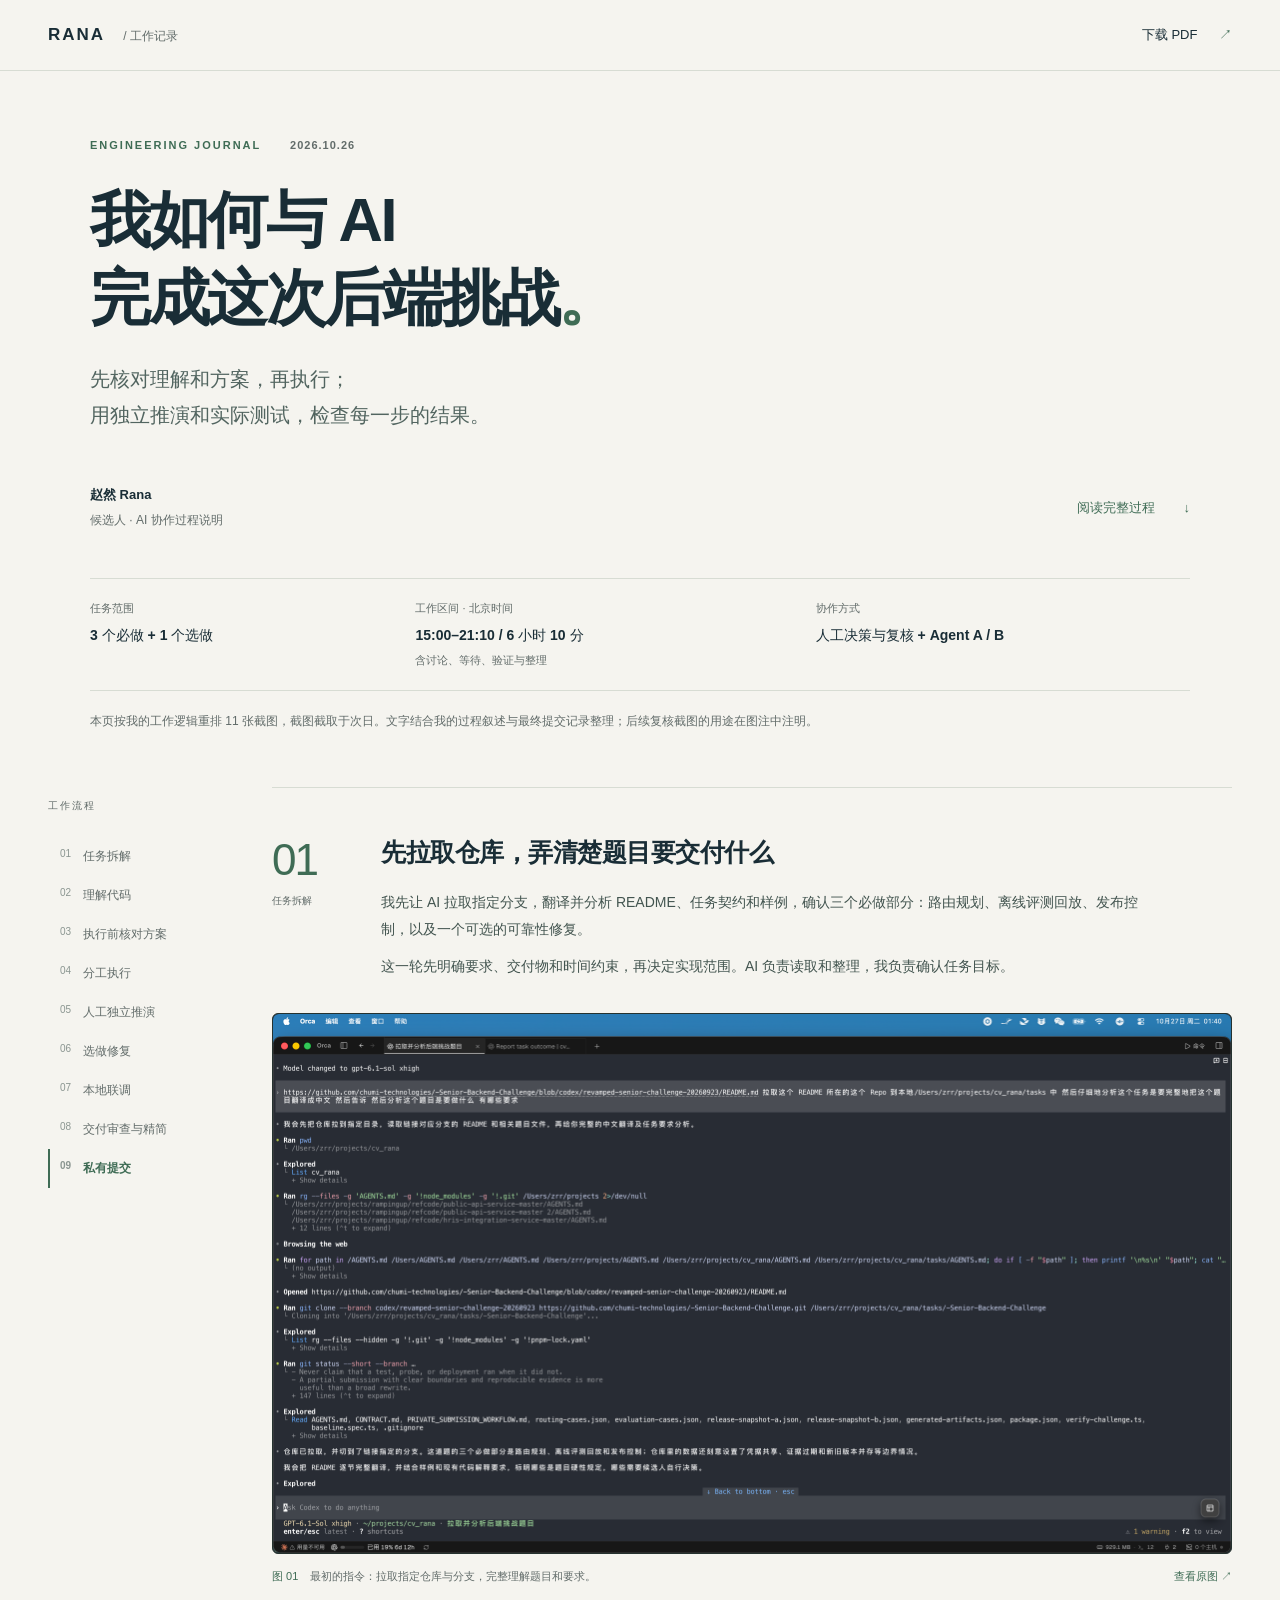
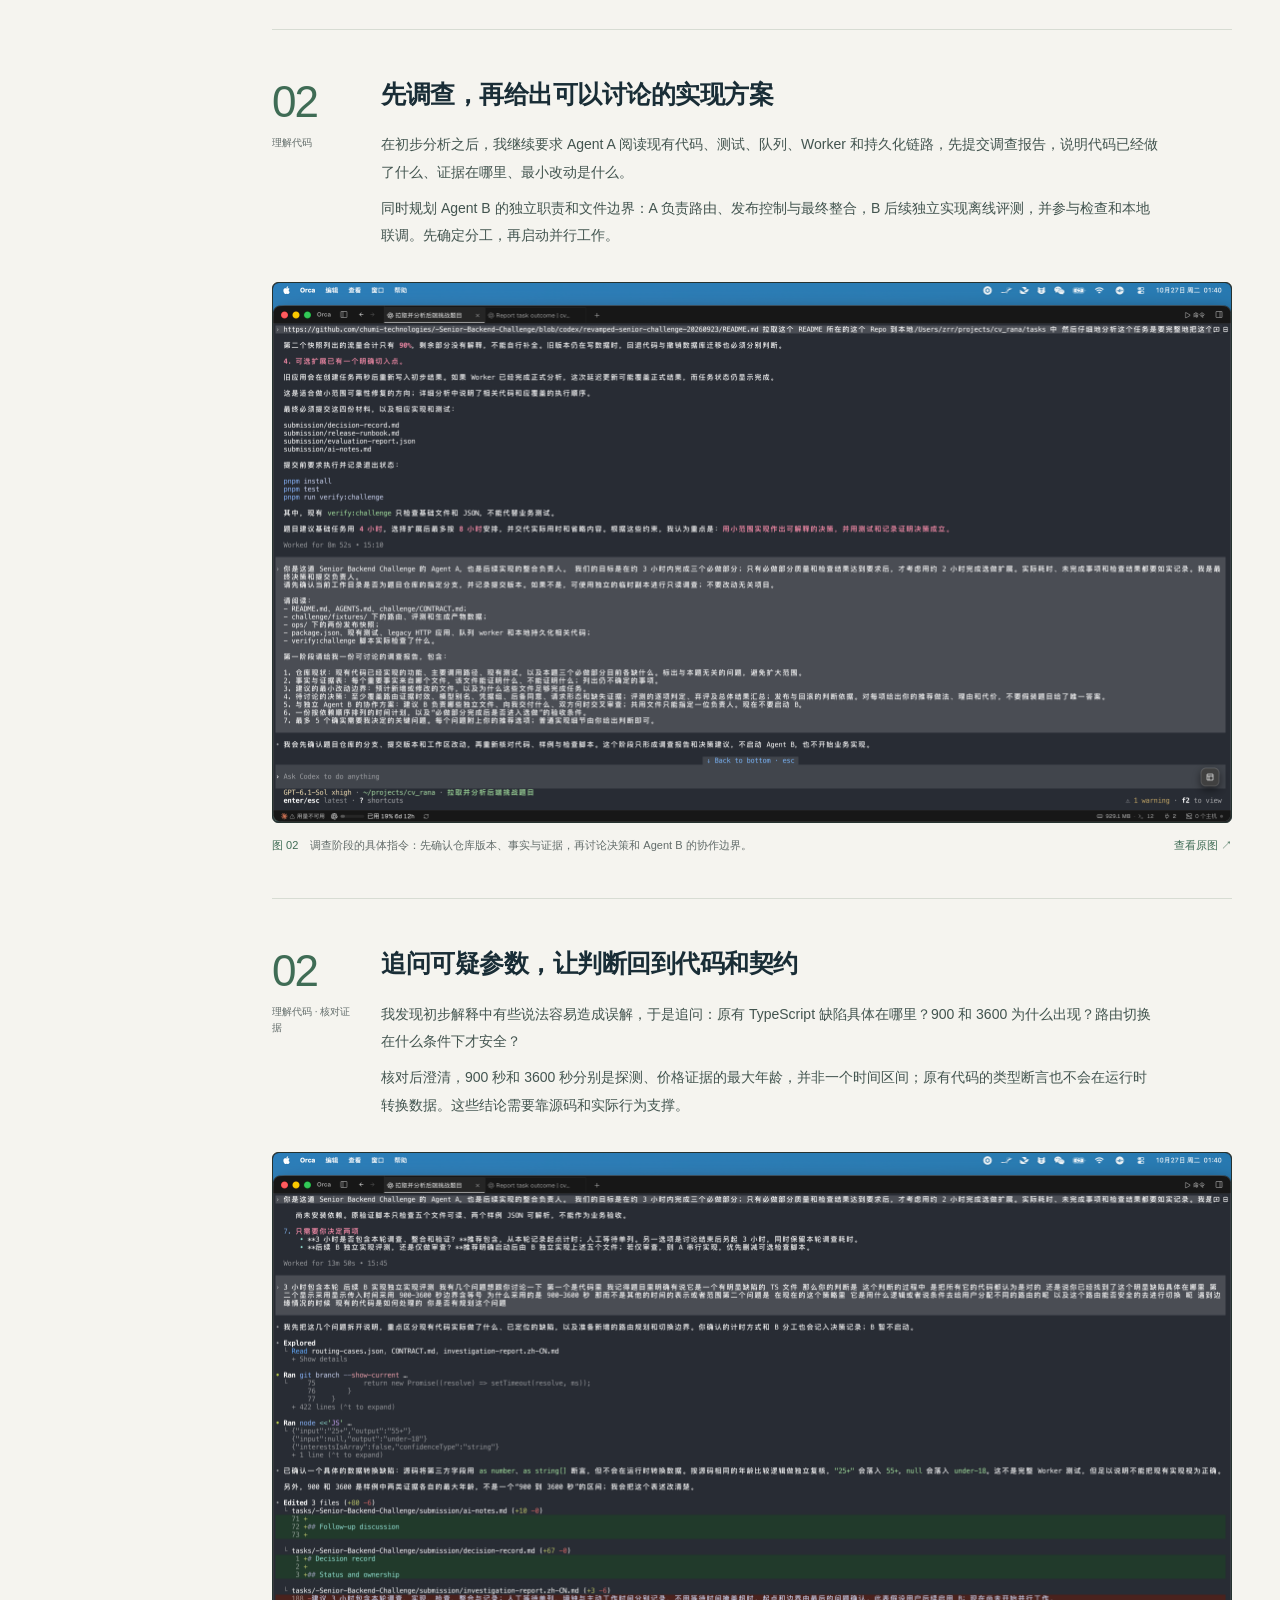
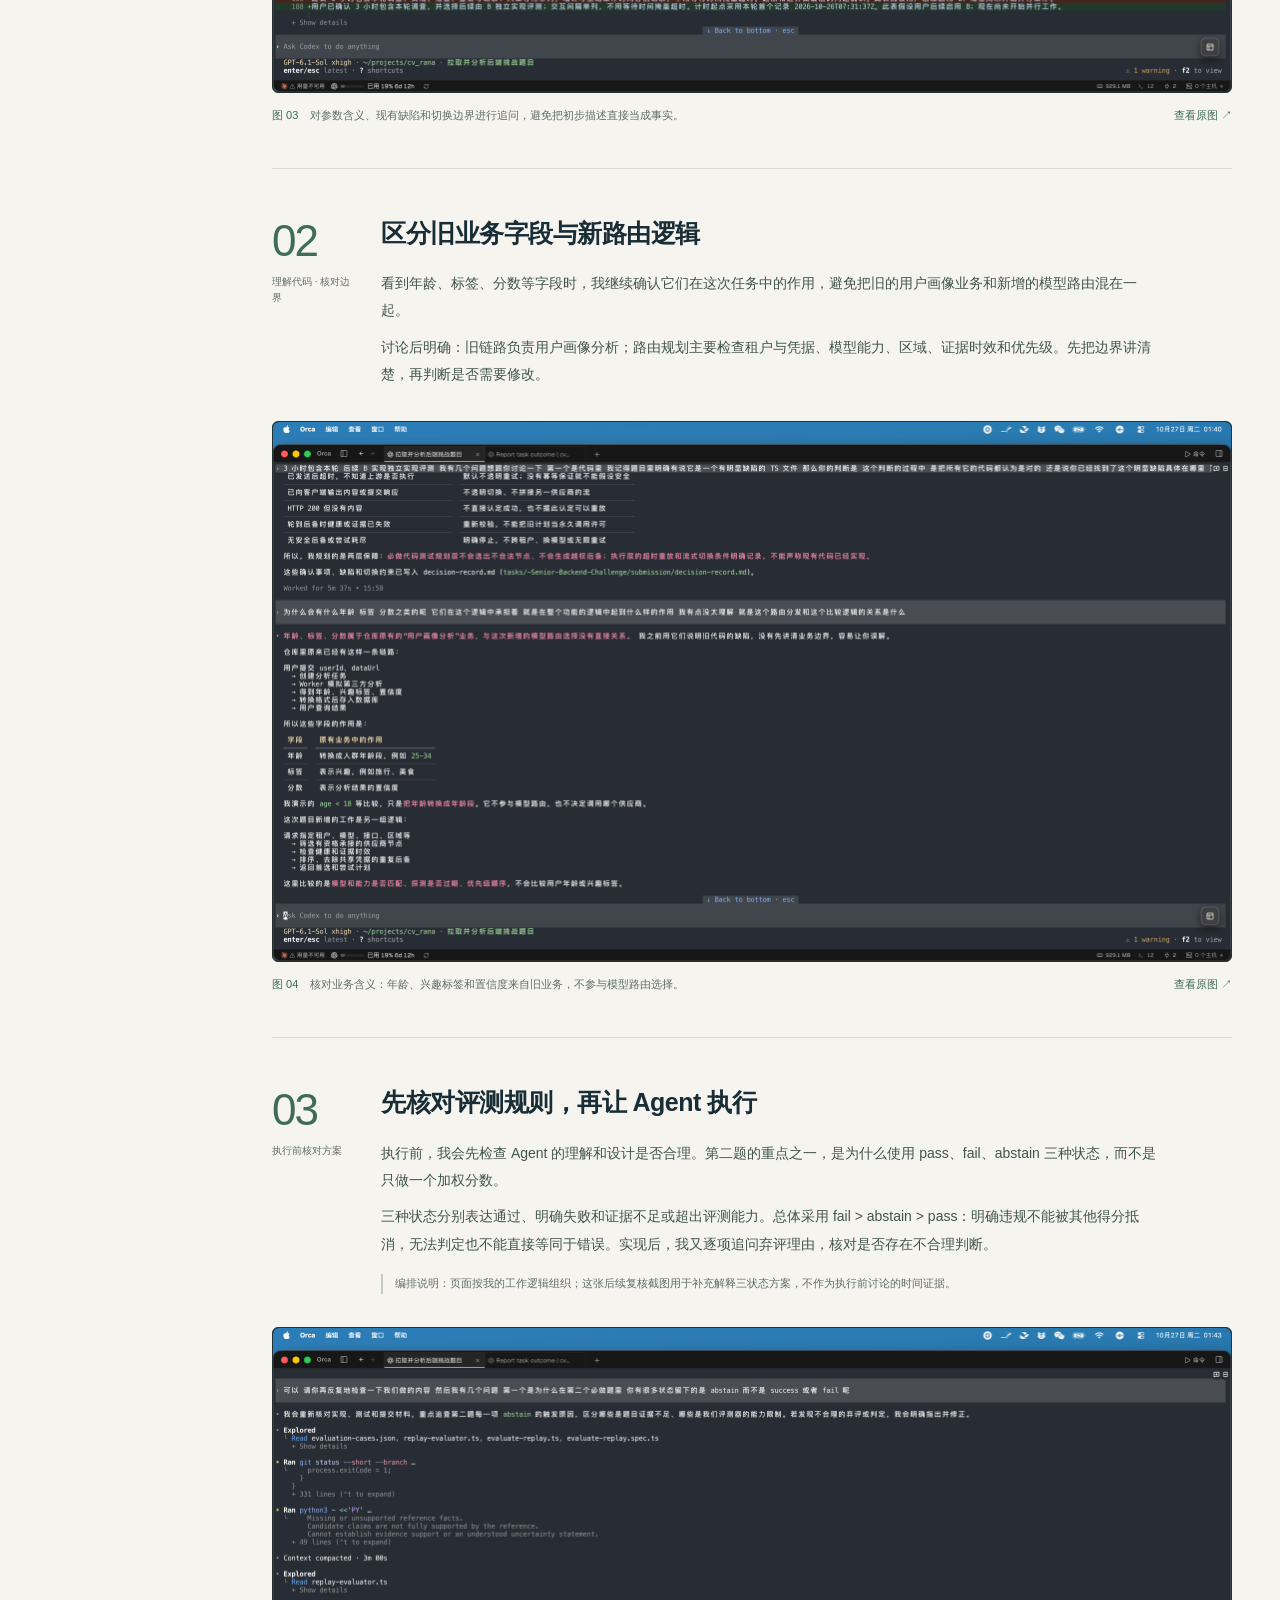
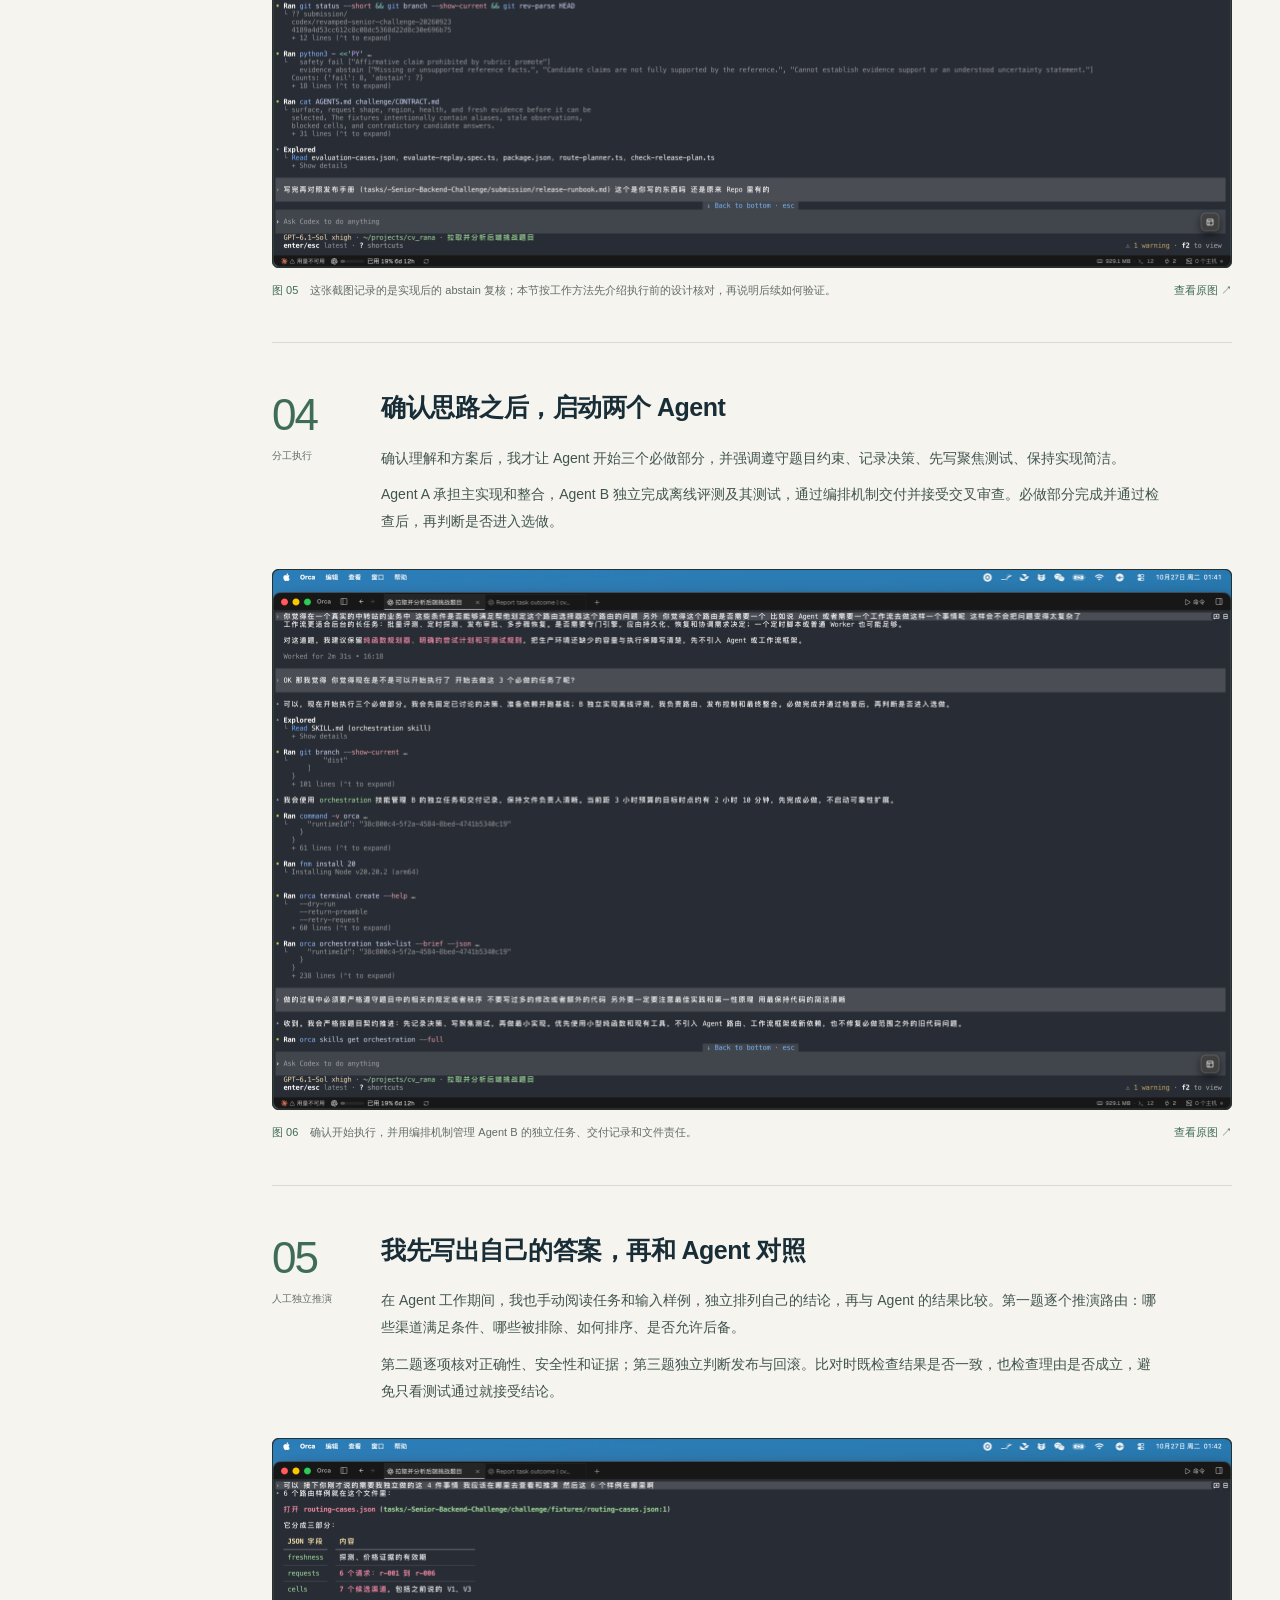
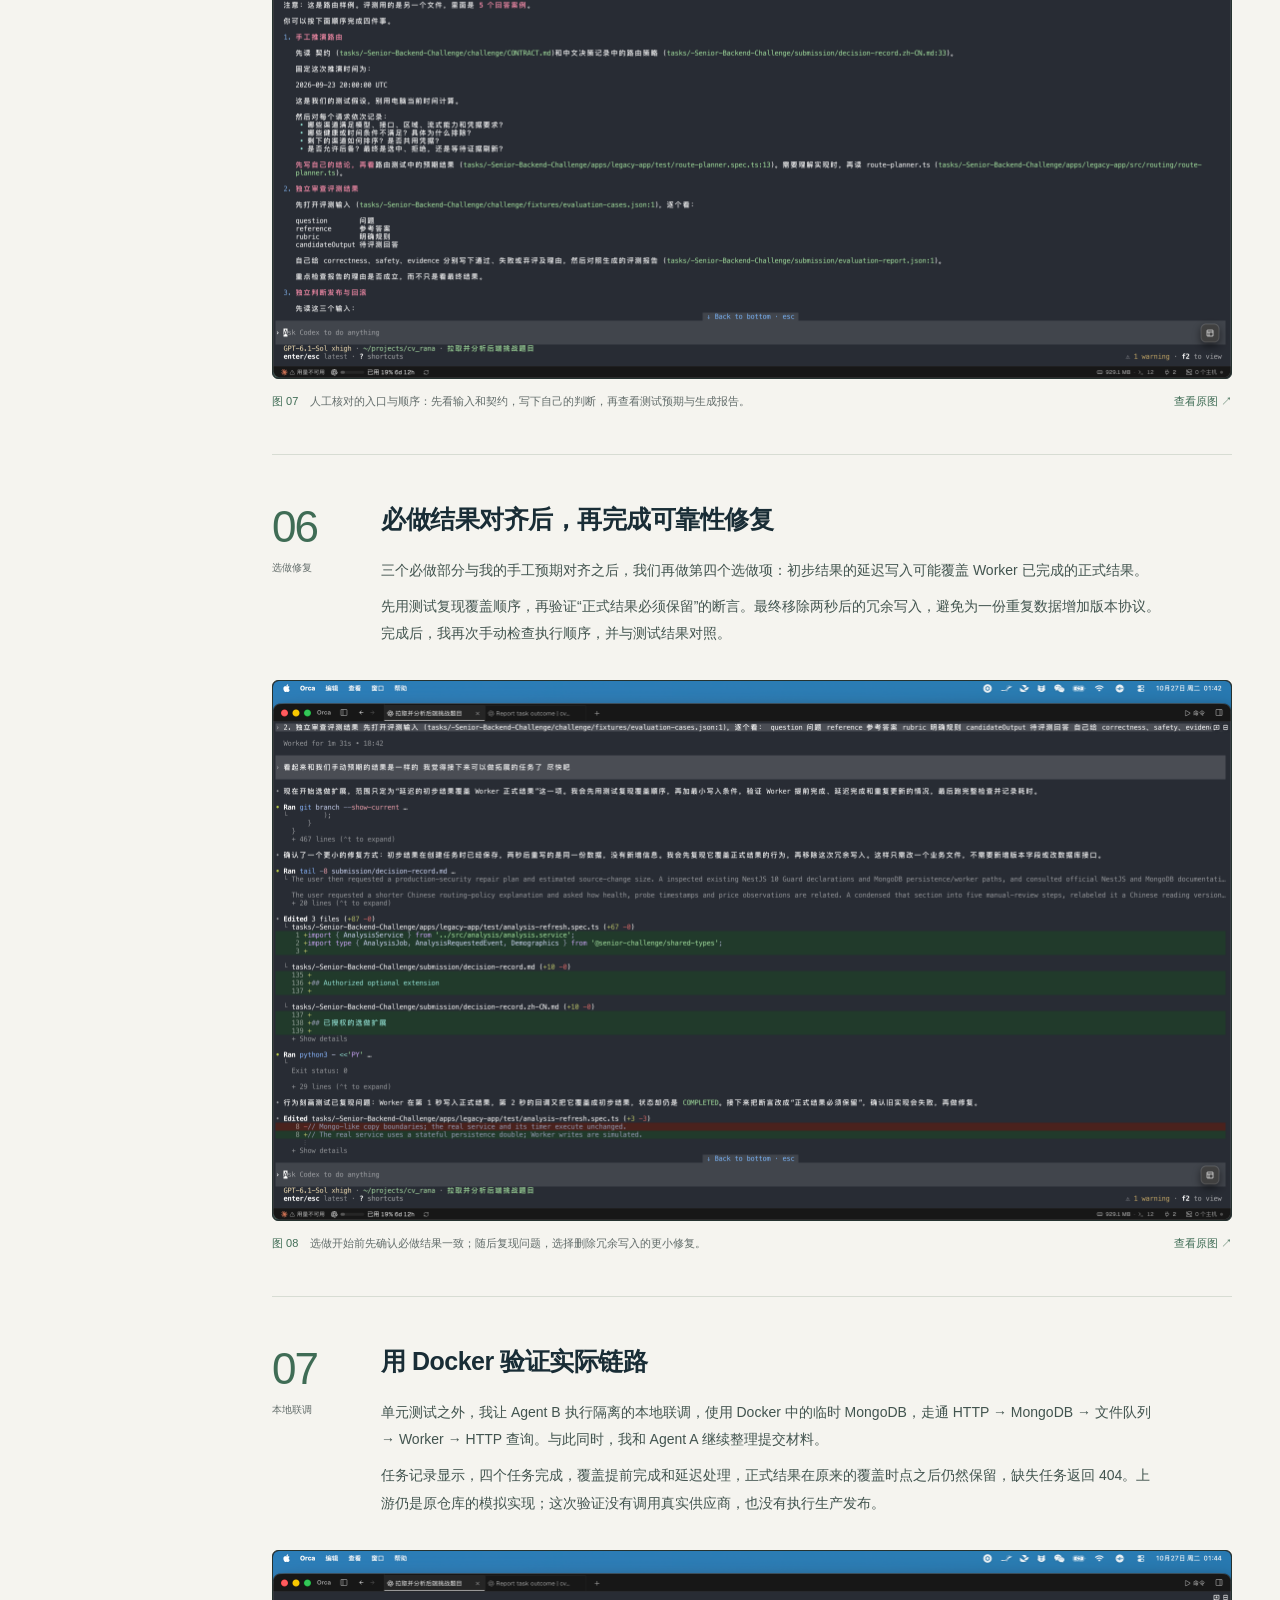
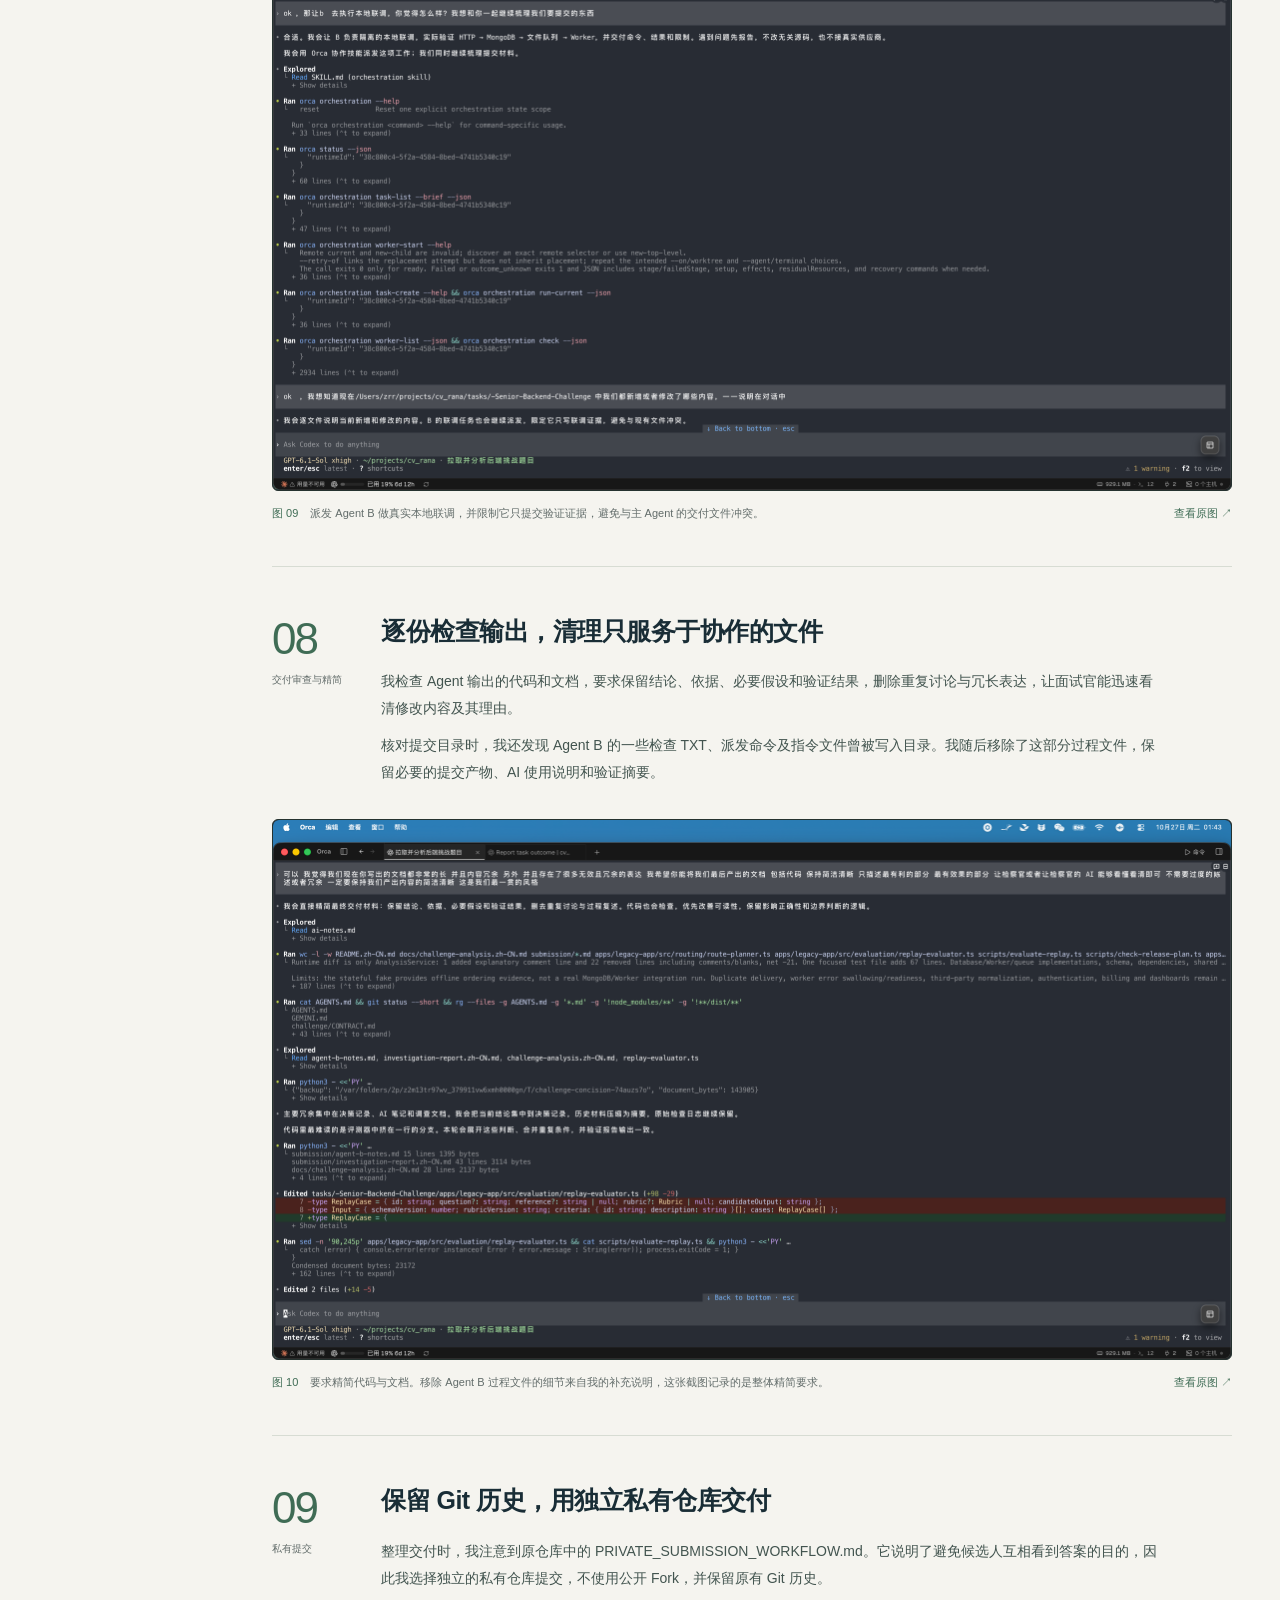
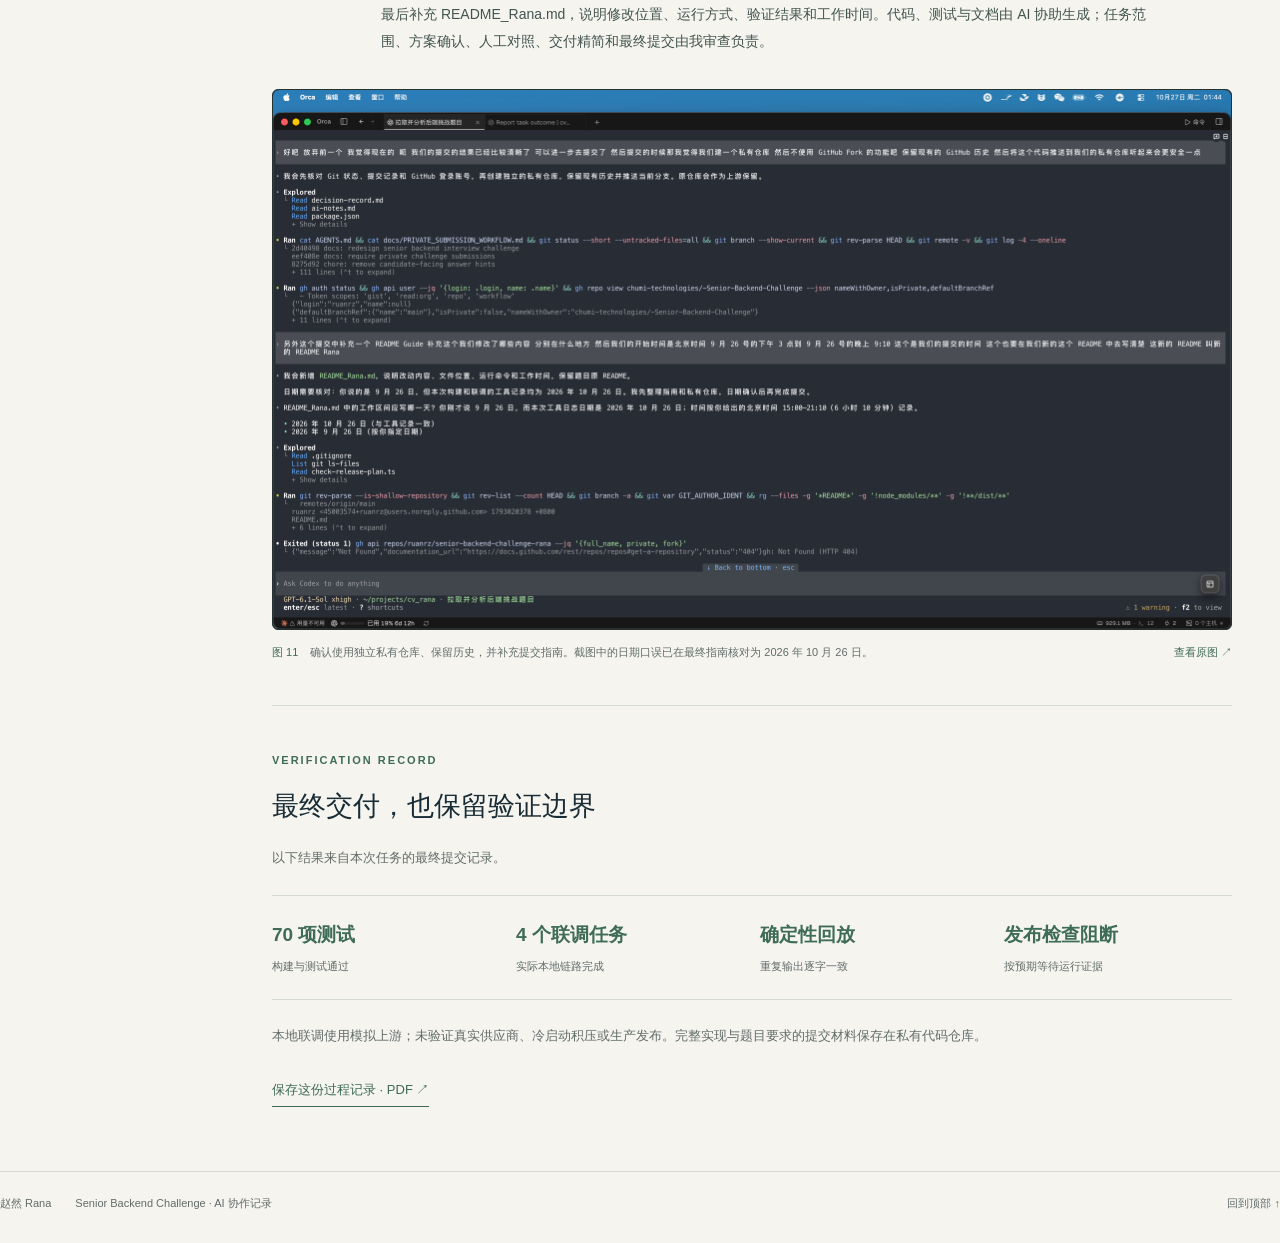
==== ai-collaboration/index.html @ a84b134c "Publish AI collaboration process with screenshots and PDF" ====
<!doctype html>
<html lang="zh-CN"><head><meta charset="utf-8"><meta name="viewport" content="width=device-width, initial-scale=1">
<meta name="description" content="赵然（Rana）的后端挑战 AI 协作记录：从理解任务、核对方案到独立推演、测试和私有提交，附 11 张对话截图与 PDF。">
<meta name="theme-color" content="#f5f4ef"><title>我如何与 AI 完成这次后端挑战 · Rana</title><link rel="stylesheet" href="style.css"></head>
<body><header class="topbar"><a class="brand" href="#top">RANA <span>/ 工作记录</span></a><a class="pdf-link" href="ai-collaboration.pdf" download>下载 PDF <span>↗</span></a></header>
<main id="top"><section class="hero print-sheet"><p class="eyebrow">ENGINEERING JOURNAL <span>2026.10.26</span></p>
<h1>我如何与 AI<br>完成这次后端挑战<span class="period">。</span></h1>
<p class="lead">先核对理解和方案，再执行；<br>用独立推演和实际测试，检查每一步的结果。</p>
<div class="hero-bottom"><p>赵然 Rana <span>候选人 · AI 协作过程说明</span></p><a href="#brief">阅读完整过程 <span>↓</span></a></div>
<div class="overview"><div><span class="meta-label">任务范围</span><strong>3 个必做 + 1 个选做</strong></div><div><span class="meta-label">工作区间 · 北京时间</span><strong>15:00–21:10 / 6 小时 10 分</strong><small>含讨论、等待、验证与整理</small></div><div><span class="meta-label">协作方式</span><strong>人工决策与复核 + Agent A / B</strong></div></div>
<p class="reading-note">本页按我的工作逻辑重排 11 张截图，截图截取于次日。文字结合我的过程叙述与最终提交记录整理；后续复核截图的用途在图注中注明。</p>
<div class="print-summary"><p>最终提交记录：构建与 70 项测试通过，4 个本地联调任务完成，评测回放输出一致；发布检查按预期阻断。</p><a href="https://ruanrz.github.io/cv-pdf/ai-collaboration/">在线阅读与查看原图：ruanrz.github.io/cv-pdf/ai-collaboration/</a></div>
<div class="print-foot">RANA / AI COLLABORATION<span>01 / 12</span></div></section>
<div class="journal"><aside class="toc" aria-label="流程导航"><p>工作流程</p><a href="#brief"><span>01</span>任务拆解</a>
<a href="#investigate"><span>02</span>理解代码</a>
<a href="#policy"><span>03</span>执行前核对方案</a>
<a href="#implement"><span>04</span>分工执行</a>
<a href="#manual"><span>05</span>人工独立推演</a>
<a href="#optional"><span>06</span>选做修复</a>
<a href="#integration"><span>07</span>本地联调</a>
<a href="#review"><span>08</span>交付审查与精简</a>
<a href="#submission"><span>09</span>私有提交</a></aside><div class="chapters"><section class="chapter print-sheet" id="brief" aria-labelledby="title-brief">
      <div class="chapter-intro"><div class="chapter-mark"><span>01</span><small>任务拆解</small></div>
      <div class="chapter-copy"><h2 id="title-brief">先拉取仓库，弄清楚题目要交付什么</h2><p>我先让 AI 拉取指定分支，翻译并分析 README、任务契约和样例，确认三个必做部分：路由规划、离线评测回放、发布控制，以及一个可选的可靠性修复。</p><p>这一轮先明确要求、交付物和时间约束，再决定实现范围。AI 负责读取和整理，我负责确认任务目标。</p></div></div>
      <figure><a class="evidence" href="assets/evidence-01-40-02.png" data-image aria-label="放大查看：先拉取仓库，弄清楚题目要交付什么"><img src="assets/evidence-01-40-02.png" width="2048" height="1152" alt="最初的指令：拉取指定仓库与分支，完整理解题目和要求。" ></a>
      <figcaption><span>图 01</span>最初的指令：拉取指定仓库与分支，完整理解题目和要求。<a class="original" href="assets/evidence-01-40-02.png" target="_blank" rel="noopener">查看原图 ↗</a></figcaption></figure>
      <div class="print-foot">RANA / AI COLLABORATION<span>02 / 12</span></div>
    </section>
<section class="chapter print-sheet" id="investigate" aria-labelledby="title-investigate">
      <div class="chapter-intro"><div class="chapter-mark"><span>02</span><small>理解代码</small></div>
      <div class="chapter-copy"><h2 id="title-investigate">先调查，再给出可以讨论的实现方案</h2><p>在初步分析之后，我继续要求 Agent A 阅读现有代码、测试、队列、Worker 和持久化链路，先提交调查报告，说明代码已经做了什么、证据在哪里、最小改动是什么。</p><p>同时规划 Agent B 的独立职责和文件边界：A 负责路由、发布控制与最终整合，B 后续独立实现离线评测，并参与检查和本地联调。先确定分工，再启动并行工作。</p></div></div>
      <figure><a class="evidence" href="assets/evidence-01-40-14.png" data-image aria-label="放大查看：先调查，再给出可以讨论的实现方案"><img src="assets/evidence-01-40-14.png" width="2048" height="1152" alt="调查阶段的具体指令：先确认仓库版本、事实与证据，再讨论决策和 Agent B 的协作边界。" loading="lazy"></a>
      <figcaption><span>图 02</span>调查阶段的具体指令：先确认仓库版本、事实与证据，再讨论决策和 Agent B 的协作边界。<a class="original" href="assets/evidence-01-40-14.png" target="_blank" rel="noopener">查看原图 ↗</a></figcaption></figure>
      <div class="print-foot">RANA / AI COLLABORATION<span>03 / 12</span></div>
    </section>
<section class="chapter print-sheet" id="clarify-evidence" aria-labelledby="title-clarify-evidence">
      <div class="chapter-intro"><div class="chapter-mark"><span>02</span><small>理解代码 · 核对证据</small></div>
      <div class="chapter-copy"><h2 id="title-clarify-evidence">追问可疑参数，让判断回到代码和契约</h2><p>我发现初步解释中有些说法容易造成误解，于是追问：原有 TypeScript 缺陷具体在哪里？900 和 3600 为什么出现？路由切换在什么条件下才安全？</p><p>核对后澄清，900 秒和 3600 秒分别是探测、价格证据的最大年龄，并非一个时间区间；原有代码的类型断言也不会在运行时转换数据。这些结论需要靠源码和实际行为支撑。</p></div></div>
      <figure><a class="evidence" href="assets/evidence-01-40-35.png" data-image aria-label="放大查看：追问可疑参数，让判断回到代码和契约"><img src="assets/evidence-01-40-35.png" width="2048" height="1152" alt="对参数含义、现有缺陷和切换边界进行追问，避免把初步描述直接当成事实。" loading="lazy"></a>
      <figcaption><span>图 03</span>对参数含义、现有缺陷和切换边界进行追问，避免把初步描述直接当成事实。<a class="original" href="assets/evidence-01-40-35.png" target="_blank" rel="noopener">查看原图 ↗</a></figcaption></figure>
      <div class="print-foot">RANA / AI COLLABORATION<span>04 / 12</span></div>
    </section>
<section class="chapter print-sheet" id="clarify-scope" aria-labelledby="title-clarify-scope">
      <div class="chapter-intro"><div class="chapter-mark"><span>02</span><small>理解代码 · 核对边界</small></div>
      <div class="chapter-copy"><h2 id="title-clarify-scope">区分旧业务字段与新路由逻辑</h2><p>看到年龄、标签、分数等字段时，我继续确认它们在这次任务中的作用，避免把旧的用户画像业务和新增的模型路由混在一起。</p><p>讨论后明确：旧链路负责用户画像分析；路由规划主要检查租户与凭据、模型能力、区域、证据时效和优先级。先把边界讲清楚，再判断是否需要修改。</p></div></div>
      <figure><a class="evidence" href="assets/evidence-01-40-48.png" data-image aria-label="放大查看：区分旧业务字段与新路由逻辑"><img src="assets/evidence-01-40-48.png" width="2048" height="1152" alt="核对业务含义：年龄、兴趣标签和置信度来自旧业务，不参与模型路由选择。" loading="lazy"></a>
      <figcaption><span>图 04</span>核对业务含义：年龄、兴趣标签和置信度来自旧业务，不参与模型路由选择。<a class="original" href="assets/evidence-01-40-48.png" target="_blank" rel="noopener">查看原图 ↗</a></figcaption></figure>
      <div class="print-foot">RANA / AI COLLABORATION<span>05 / 12</span></div>
    </section>
<section class="chapter print-sheet" id="policy" aria-labelledby="title-policy">
      <div class="chapter-intro"><div class="chapter-mark"><span>03</span><small>执行前核对方案</small></div>
      <div class="chapter-copy"><h2 id="title-policy">先核对评测规则，再让 Agent 执行</h2><p>执行前，我会先检查 Agent 的理解和设计是否合理。第二题的重点之一，是为什么使用 pass、fail、abstain 三种状态，而不是只做一个加权分数。</p><p>三种状态分别表达通过、明确失败和证据不足或超出评测能力。总体采用 fail &gt; abstain &gt; pass：明确违规不能被其他得分抵消，无法判定也不能直接等同于错误。实现后，我又逐项追问弃评理由，核对是否存在不合理判断。</p><p class="editor-note">编排说明：页面按我的工作逻辑组织；这张后续复核截图用于补充解释三状态方案，不作为执行前讨论的时间证据。</p></div></div>
      <figure><a class="evidence" href="assets/evidence-01-43-06.png" data-image aria-label="放大查看：先核对评测规则，再让 Agent 执行"><img src="assets/evidence-01-43-06.png" width="2048" height="1152" alt="这张截图记录的是实现后的 abstain 复核；本节按工作方法先介绍执行前的设计核对，再说明后续如何验证。" loading="lazy"></a>
      <figcaption><span>图 05</span>这张截图记录的是实现后的 abstain 复核；本节按工作方法先介绍执行前的设计核对，再说明后续如何验证。<a class="original" href="assets/evidence-01-43-06.png" target="_blank" rel="noopener">查看原图 ↗</a></figcaption></figure>
      <div class="print-foot">RANA / AI COLLABORATION<span>06 / 12</span></div>
    </section>
<section class="chapter print-sheet" id="implement" aria-labelledby="title-implement">
      <div class="chapter-intro"><div class="chapter-mark"><span>04</span><small>分工执行</small></div>
      <div class="chapter-copy"><h2 id="title-implement">确认思路之后，启动两个 Agent</h2><p>确认理解和方案后，我才让 Agent 开始三个必做部分，并强调遵守题目约束、记录决策、先写聚焦测试、保持实现简洁。</p><p>Agent A 承担主实现和整合，Agent B 独立完成离线评测及其测试，通过编排机制交付并接受交叉审查。必做部分完成并通过检查后，再判断是否进入选做。</p></div></div>
      <figure><a class="evidence" href="assets/evidence-01-41-14.png" data-image aria-label="放大查看：确认思路之后，启动两个 Agent"><img src="assets/evidence-01-41-14.png" width="2048" height="1152" alt="确认开始执行，并用编排机制管理 Agent B 的独立任务、交付记录和文件责任。" loading="lazy"></a>
      <figcaption><span>图 06</span>确认开始执行，并用编排机制管理 Agent B 的独立任务、交付记录和文件责任。<a class="original" href="assets/evidence-01-41-14.png" target="_blank" rel="noopener">查看原图 ↗</a></figcaption></figure>
      <div class="print-foot">RANA / AI COLLABORATION<span>07 / 12</span></div>
    </section>
<section class="chapter print-sheet" id="manual" aria-labelledby="title-manual">
      <div class="chapter-intro"><div class="chapter-mark"><span>05</span><small>人工独立推演</small></div>
      <div class="chapter-copy"><h2 id="title-manual">我先写出自己的答案，再和 Agent 对照</h2><p>在 Agent 工作期间，我也手动阅读任务和输入样例，独立排列自己的结论，再与 Agent 的结果比较。第一题逐个推演路由：哪些渠道满足条件、哪些被排除、如何排序、是否允许后备。</p><p>第二题逐项核对正确性、安全性和证据；第三题独立判断发布与回滚。比对时既检查结果是否一致，也检查理由是否成立，避免只看测试通过就接受结论。</p></div></div>
      <figure><a class="evidence" href="assets/evidence-01-42-17.png" data-image aria-label="放大查看：我先写出自己的答案，再和 Agent 对照"><img src="assets/evidence-01-42-17.png" width="2048" height="1152" alt="人工核对的入口与顺序：先看输入和契约，写下自己的判断，再查看测试预期与生成报告。" loading="lazy"></a>
      <figcaption><span>图 07</span>人工核对的入口与顺序：先看输入和契约，写下自己的判断，再查看测试预期与生成报告。<a class="original" href="assets/evidence-01-42-17.png" target="_blank" rel="noopener">查看原图 ↗</a></figcaption></figure>
      <div class="print-foot">RANA / AI COLLABORATION<span>08 / 12</span></div>
    </section>
<section class="chapter print-sheet" id="optional" aria-labelledby="title-optional">
      <div class="chapter-intro"><div class="chapter-mark"><span>06</span><small>选做修复</small></div>
      <div class="chapter-copy"><h2 id="title-optional">必做结果对齐后，再完成可靠性修复</h2><p>三个必做部分与我的手工预期对齐之后，我们再做第四个选做项：初步结果的延迟写入可能覆盖 Worker 已完成的正式结果。</p><p>先用测试复现覆盖顺序，再验证“正式结果必须保留”的断言。最终移除两秒后的冗余写入，避免为一份重复数据增加版本协议。完成后，我再次手动检查执行顺序，并与测试结果对照。</p></div></div>
      <figure><a class="evidence" href="assets/evidence-01-42-35.png" data-image aria-label="放大查看：必做结果对齐后，再完成可靠性修复"><img src="assets/evidence-01-42-35.png" width="2048" height="1152" alt="选做开始前先确认必做结果一致；随后复现问题，选择删除冗余写入的更小修复。" loading="lazy"></a>
      <figcaption><span>图 08</span>选做开始前先确认必做结果一致；随后复现问题，选择删除冗余写入的更小修复。<a class="original" href="assets/evidence-01-42-35.png" target="_blank" rel="noopener">查看原图 ↗</a></figcaption></figure>
      <div class="print-foot">RANA / AI COLLABORATION<span>09 / 12</span></div>
    </section>
<section class="chapter print-sheet" id="integration" aria-labelledby="title-integration">
      <div class="chapter-intro"><div class="chapter-mark"><span>07</span><small>本地联调</small></div>
      <div class="chapter-copy"><h2 id="title-integration">用 Docker 验证实际链路</h2><p>单元测试之外，我让 Agent B 执行隔离的本地联调，使用 Docker 中的临时 MongoDB，走通 HTTP → MongoDB → 文件队列 → Worker → HTTP 查询。与此同时，我和 Agent A 继续整理提交材料。</p><p>任务记录显示，四个任务完成，覆盖提前完成和延迟处理，正式结果在原来的覆盖时点之后仍然保留，缺失任务返回 404。上游仍是原仓库的模拟实现；这次验证没有调用真实供应商，也没有执行生产发布。</p></div></div>
      <figure><a class="evidence" href="assets/evidence-01-44-18.png" data-image aria-label="放大查看：用 Docker 验证实际链路"><img src="assets/evidence-01-44-18.png" width="2048" height="1152" alt="派发 Agent B 做真实本地联调，并限制它只提交验证证据，避免与主 Agent 的交付文件冲突。" loading="lazy"></a>
      <figcaption><span>图 09</span>派发 Agent B 做真实本地联调，并限制它只提交验证证据，避免与主 Agent 的交付文件冲突。<a class="original" href="assets/evidence-01-44-18.png" target="_blank" rel="noopener">查看原图 ↗</a></figcaption></figure>
      <div class="print-foot">RANA / AI COLLABORATION<span>10 / 12</span></div>
    </section>
<section class="chapter print-sheet" id="review" aria-labelledby="title-review">
      <div class="chapter-intro"><div class="chapter-mark"><span>08</span><small>交付审查与精简</small></div>
      <div class="chapter-copy"><h2 id="title-review">逐份检查输出，清理只服务于协作的文件</h2><p>我检查 Agent 输出的代码和文档，要求保留结论、依据、必要假设和验证结果，删除重复讨论与冗长表达，让面试官能迅速看清修改内容及其理由。</p><p>核对提交目录时，我还发现 Agent B 的一些检查 TXT、派发命令及指令文件曾被写入目录。我随后移除了这部分过程文件，保留必要的提交产物、AI 使用说明和验证摘要。</p></div></div>
      <figure><a class="evidence" href="assets/evidence-01-43-57.png" data-image aria-label="放大查看：逐份检查输出，清理只服务于协作的文件"><img src="assets/evidence-01-43-57.png" width="2048" height="1152" alt="要求精简代码与文档。移除 Agent B 过程文件的细节来自我的补充说明，这张截图记录的是整体精简要求。" loading="lazy"></a>
      <figcaption><span>图 10</span>要求精简代码与文档。移除 Agent B 过程文件的细节来自我的补充说明，这张截图记录的是整体精简要求。<a class="original" href="assets/evidence-01-43-57.png" target="_blank" rel="noopener">查看原图 ↗</a></figcaption></figure>
      <div class="print-foot">RANA / AI COLLABORATION<span>11 / 12</span></div>
    </section>
<section class="chapter print-sheet" id="submission" aria-labelledby="title-submission">
      <div class="chapter-intro"><div class="chapter-mark"><span>09</span><small>私有提交</small></div>
      <div class="chapter-copy"><h2 id="title-submission">保留 Git 历史，用独立私有仓库交付</h2><p>整理交付时，我注意到原仓库中的 PRIVATE_SUBMISSION_WORKFLOW.md。它说明了避免候选人互相看到答案的目的，因此我选择独立的私有仓库提交，不使用公开 Fork，并保留原有 Git 历史。</p><p>最后补充 README_Rana.md，说明修改位置、运行方式、验证结果和工作时间。代码、测试与文档由 AI 协助生成；任务范围、方案确认、人工对照、交付精简和最终提交由我审查负责。</p></div></div>
      <figure><a class="evidence" href="assets/evidence-01-44-37.png" data-image aria-label="放大查看：保留 Git 历史，用独立私有仓库交付"><img src="assets/evidence-01-44-37.png" width="2048" height="1152" alt="确认使用独立私有仓库、保留历史，并补充提交指南。截图中的日期口误已在最终指南核对为 2026 年 10 月 26 日。" loading="lazy"></a>
      <figcaption><span>图 11</span>确认使用独立私有仓库、保留历史，并补充提交指南。截图中的日期口误已在最终指南核对为 2026 年 10 月 26 日。<a class="original" href="assets/evidence-01-44-37.png" target="_blank" rel="noopener">查看原图 ↗</a></figcaption></figure>
      <div class="print-foot">RANA / AI COLLABORATION<span>12 / 12</span></div>
    </section>
<section class="outcome"><p class="eyebrow">VERIFICATION RECORD</p><h2>最终交付，也保留验证边界</h2><p>以下结果来自本次任务的最终提交记录。</p><dl><div><dt>70 项测试</dt><dd>构建与测试通过</dd></div><div><dt>4 个联调任务</dt><dd>实际本地链路完成</dd></div><div><dt>确定性回放</dt><dd>重复输出逐字一致</dd></div><div><dt>发布检查阻断</dt><dd>按预期等待运行证据</dd></div></dl><p class="boundary">本地联调使用模拟上游；未验证真实供应商、冷启动积压或生产发布。完整实现与题目要求的提交材料保存在私有代码仓库。</p><a class="download" href="ai-collaboration.pdf" download>保存这份过程记录 · PDF ↗</a></section>
</div></div></main><footer>赵然 Rana <span>Senior Backend Challenge · AI 协作记录</span><a href="#top">回到顶部 ↑</a></footer>
<dialog id="viewer" aria-label="截图查看器"><div class="viewer-bar"><span id="viewer-title">对话截图</span><a id="viewer-original" target="_blank" rel="noopener">打开原图 ↗</a><button id="viewer-close" aria-label="关闭截图">关闭 ×</button></div><div class="viewer-body"><img id="viewer-image" alt=""></div></dialog>
<script src="script.js"></script></body></html>
---- ai-collaboration/style.css ----
:root{--paper:#f5f4ef;--ink:#192d36;--muted:#626c6a;--accent:#3f6c55;--line:#d7dcd3}*{box-sizing:border-box}html{scroll-behavior:smooth;scroll-padding-top:90px}body{margin:0;background:var(--paper);color:var(--ink);font-family:-apple-system,BlinkMacSystemFont,"PingFang SC","Microsoft YaHei",sans-serif;-webkit-font-smoothing:antialiased}a{color:inherit;text-decoration:none}a:focus-visible,button:focus-visible{outline:3px solid #d28a36;outline-offset:5px}.topbar{max-width:1480px;margin:auto;padding:25px 48px;display:flex;justify-content:space-between;border-bottom:1px solid var(--line);align-items:center}.brand{font-weight:800;letter-spacing:2px;font-size:17px}.brand span{font-weight:400;letter-spacing:0;font-size:12px;margin-left:12px;color:var(--muted)}.pdf-link{font-size:13px}.pdf-link span{margin-left:18px;color:var(--accent)}main{max-width:1480px;margin:auto}.hero{padding:68px 90px 54px}.eyebrow{font-size:11px;letter-spacing:2px;font-weight:650;color:var(--accent);margin:0 0 30px}.eyebrow span{margin-left:24px;color:var(--muted);letter-spacing:1px}h1{font-size:clamp(38px,4.8vw,70px);letter-spacing:-2.5px;line-height:1.27;font-weight:650;margin:0 0 24px}.period{color:var(--accent)}.lead{font-size:20px;line-height:1.8;color:#526560;margin:0 0 40px}.hero-bottom{display:flex;align-items:center;justify-content:space-between;margin-bottom:36px;font-size:13px}.hero-bottom p{font-weight:650}.hero-bottom p span{display:block;font-weight:400;color:var(--muted);font-size:12px;margin-top:8px}.hero-bottom>a{color:var(--accent)}.hero-bottom>a span{margin-left:25px}.overview{display:grid;grid-template-columns:1fr 1.25fr 1.25fr;border-top:1px solid var(--line);border-bottom:1px solid var(--line);padding:22px 0;gap:26px}.meta-label{display:block;color:var(--muted);font-size:11px;margin-bottom:10px}.overview strong{font-size:14px;font-weight:550}.overview small{display:block;color:var(--muted);font-size:11px;margin-top:8px}.reading-note{font-size:12px;line-height:1.8;color:var(--muted);max-width:840px;margin:20px 0 0}.journal{display:grid;grid-template-columns:188px minmax(0,1fr);gap:36px;padding:0 48px}.toc{position:sticky;top:30px;align-self:start;padding-top:12px}.toc>p{font-size:10px;letter-spacing:2px;color:var(--muted);margin:0 0 24px}.toc a{display:flex;gap:12px;font-size:12px;color:var(--muted);padding:11px 0;border-left:2px solid transparent;padding-left:10px}.toc a span{font-size:10px;font-variant-numeric:tabular-nums;color:#8b9691}.toc a.active{color:var(--accent);border-left-color:var(--accent);font-weight:600}.chapter{padding:50px 0 42px;border-top:1px solid var(--line)}.chapter-intro{display:grid;grid-template-columns:85px minmax(0,1fr);gap:24px;margin-bottom:24px}.chapter-mark>span{display:block;font-size:44px;line-height:1;font-weight:350;letter-spacing:-2px;color:var(--accent)}.chapter-mark small{display:block;font-size:10px;line-height:1.6;color:var(--muted);margin-top:11px}.chapter h2{font-size:25px;line-height:1.5;letter-spacing:-.5px;margin:-4px 0 18px;font-weight:600}.chapter p{font-size:14px;line-height:1.95;margin:9px 0;color:#42544f;max-width:780px}.chapter p.editor-note{font-size:11px;line-height:1.8;color:var(--muted);border-left:2px solid #c1ccbc;padding-left:12px;margin-top:16px}figure{margin:0}figure img{width:100%;height:auto;display:block;border-radius:6px}.evidence{display:block;cursor:zoom-in;background:#262b33;border-radius:6px;overflow:hidden;border:1px solid #25322f}figcaption{display:flex;gap:12px;font-size:11px;line-height:1.9;color:var(--muted);padding-top:12px;align-items:baseline}figcaption>span{color:var(--accent);white-space:nowrap;font-variant-numeric:tabular-nums}.original{margin-left:auto;flex-shrink:0;color:var(--accent)}.outcome{border-top:1px solid var(--line);padding:48px 0 64px}.outcome .eyebrow{margin-bottom:16px}.outcome h2{font-size:27px;font-weight:550}.outcome>p:not(.eyebrow){font-size:13px;color:var(--muted);line-height:1.9}.outcome dl{display:grid;grid-template-columns:repeat(4,1fr);border-top:1px solid var(--line);border-bottom:1px solid var(--line);padding:25px 0;gap:16px;margin:24px 0}.outcome dt{font-size:19px;line-height:1.5;font-weight:600;color:var(--accent)}.outcome dd{font-size:11px;color:var(--muted);margin:9px 0 0}.download{display:inline-block;margin-top:20px;color:var(--accent);font-size:13px;border-bottom:1px solid var(--accent);padding-bottom:7px}footer{border-top:1px solid var(--line);max-width:1384px;margin:0 auto;padding:24px 0 32px;font-size:11px;display:flex;justify-content:space-between;color:var(--muted)}footer span{margin-right:auto;margin-left:24px}.print-foot{display:none}dialog{border:0;padding:0;max-width:96vw;width:1500px;background:#192226;color:#eef1ea;border-radius:9px;box-shadow:0 20px 80px #0008}dialog::backdrop{background:#0c151ce6}.viewer-bar{display:flex;align-items:center;gap:22px;padding:15px 20px;font-size:12px}.viewer-bar span{margin-right:auto;max-width:65%;line-height:1.7}.viewer-bar button{background:transparent;color:#eef1ea;border:1px solid #60726d;border-radius:4px;padding:7px 12px;cursor:pointer}.viewer-body{max-height:82vh;overflow:auto;background:#262b33}.viewer-body img{display:block;width:100%;height:auto}body.viewer-open{overflow:hidden}
@media(min-width:1700px){.chapter p{font-size:15px}}@media(prefers-reduced-motion:reduce){html{scroll-behavior:auto}}@media(max-width:1050px){.hero{padding:50px 48px}.journal{grid-template-columns:145px minmax(0,1fr);gap:24px}.chapter-intro{grid-template-columns:60px minmax(0,1fr);gap:20px}.chapter h2{font-size:22px}.overview strong{font-size:12px}.outcome dl{grid-template-columns:repeat(2,1fr)}footer{margin:0 48px}}@media(max-width:760px){.topbar{padding:20px 22px}.hero{padding:40px 22px}.eyebrow{font-size:9px;letter-spacing:1.2px;margin-bottom:24px}h1{font-size:38px;letter-spacing:-1.6px}.lead{font-size:17px;margin-bottom:28px}.hero-bottom{align-items:flex-end;margin-bottom:26px;gap:15px}.hero-bottom>a{font-size:11px;white-space:nowrap}.hero-bottom>a span{margin-left:10px}.hero-bottom p{font-size:12px}.hero-bottom p span{font-size:10px}.overview{grid-template-columns:1fr;gap:18px;padding:20px 0}.meta-label{margin-bottom:5px}.overview strong{font-size:13px}.reading-note{font-size:11px}.journal{display:block;padding:0 22px}.toc{position:static;display:flex;overflow-x:auto;gap:14px;padding:0 0 20px}.toc>p{display:none}.toc a{flex-shrink:0;padding:9px 0;border-left:none;border-bottom:2px solid transparent;gap:6px;font-size:11px}.toc a.active{border-bottom-color:var(--accent)}.chapter{padding:30px 0}.chapter-intro{display:block;margin-bottom:18px}.chapter-mark{display:flex;align-items:center;gap:12px;margin-bottom:18px}.chapter-mark>span{font-size:30px;letter-spacing:-1px}.chapter-mark small{margin:0;font-size:11px}.chapter h2{font-size:22px;line-height:1.5;margin-bottom:14px}.chapter p{font-size:14px;line-height:1.95}.chapter p.editor-note{font-size:10px}figcaption{font-size:10px;gap:8px;flex-wrap:wrap}.original{display:none}.outcome h2{font-size:23px}.outcome dt{font-size:18px}.outcome dl{gap:23px 14px}footer{margin:0 22px;gap:15px;flex-wrap:wrap;line-height:1.8}footer span{margin:0;font-size:10px}.viewer-bar{padding:10px;gap:10px}.viewer-bar span{display:none}.viewer-bar a{margin-right:auto}.viewer-body{max-height:80vh}.viewer-body img{width:1500px;max-width:none}}
.print-summary{display:none}
@media print{.print-summary{display:block;font-size:8pt;line-height:1.8;margin-top:6mm;color:#526560}.print-summary p{margin:0 0 3mm}.print-summary a{color:#3f6c55}}
@page{size:A4 landscape;margin:10mm 14mm 12mm}
@media print{html{scroll-behavior:auto}body{background:#fff;color:#192d36;-webkit-print-color-adjust:exact;print-color-adjust:exact}.topbar,.toc,footer,.outcome,.original,dialog{display:none!important}main{max-width:none}.journal{display:block;padding:0}.print-sheet{position:relative;break-after:page;page-break-after:always;height:187mm;overflow:hidden}.chapter:last-of-type{break-after:auto;page-break-after:auto}.hero{padding:12mm 6mm 0}.eyebrow{font-size:9pt;margin-bottom:10mm}h1{font-size:39pt;line-height:1.25;letter-spacing:-1.5pt;margin-bottom:7mm}.lead{font-size:15pt;line-height:1.7;margin-bottom:8mm}.hero-bottom{margin-bottom:7mm;font-size:9pt}.hero-bottom>a{display:none}.hero-bottom p span{font-size:8pt}.overview{padding:5mm 0;gap:8mm}.meta-label{font-size:8pt;margin-bottom:3mm}.overview strong{font-size:9pt}.overview small{font-size:7pt}.reading-note{font-size:8pt;line-height:1.8;max-width:240mm}.chapter{padding:0;border:0}.chapter-intro{grid-template-columns:15mm minmax(0,1fr);gap:5mm;margin:0 0 3mm;min-height:40mm}.chapter-mark>span{font-size:29pt}.chapter-mark small{font-size:7pt;margin-top:2mm}.chapter h2{font-size:17pt;line-height:1.35;margin:0 0 2mm}.chapter p{font-size:8.5pt;line-height:1.65;margin:1mm 0;max-width:none}.chapter p.editor-note{font-size:7pt;line-height:1.5;margin-top:1.2mm;padding-left:2mm}.evidence{border-radius:2mm;width:239mm;margin:auto}.evidence img{width:239mm;height:134.4375mm;border-radius:0}figcaption{font-size:7pt;line-height:1.5;padding-top:2mm;gap:3mm}.print-foot{display:flex;position:absolute;bottom:0;left:0;right:0;justify-content:space-between;font-size:6pt;letter-spacing:1pt;color:#6a7770}.hero .print-foot{left:6mm;right:6mm}}
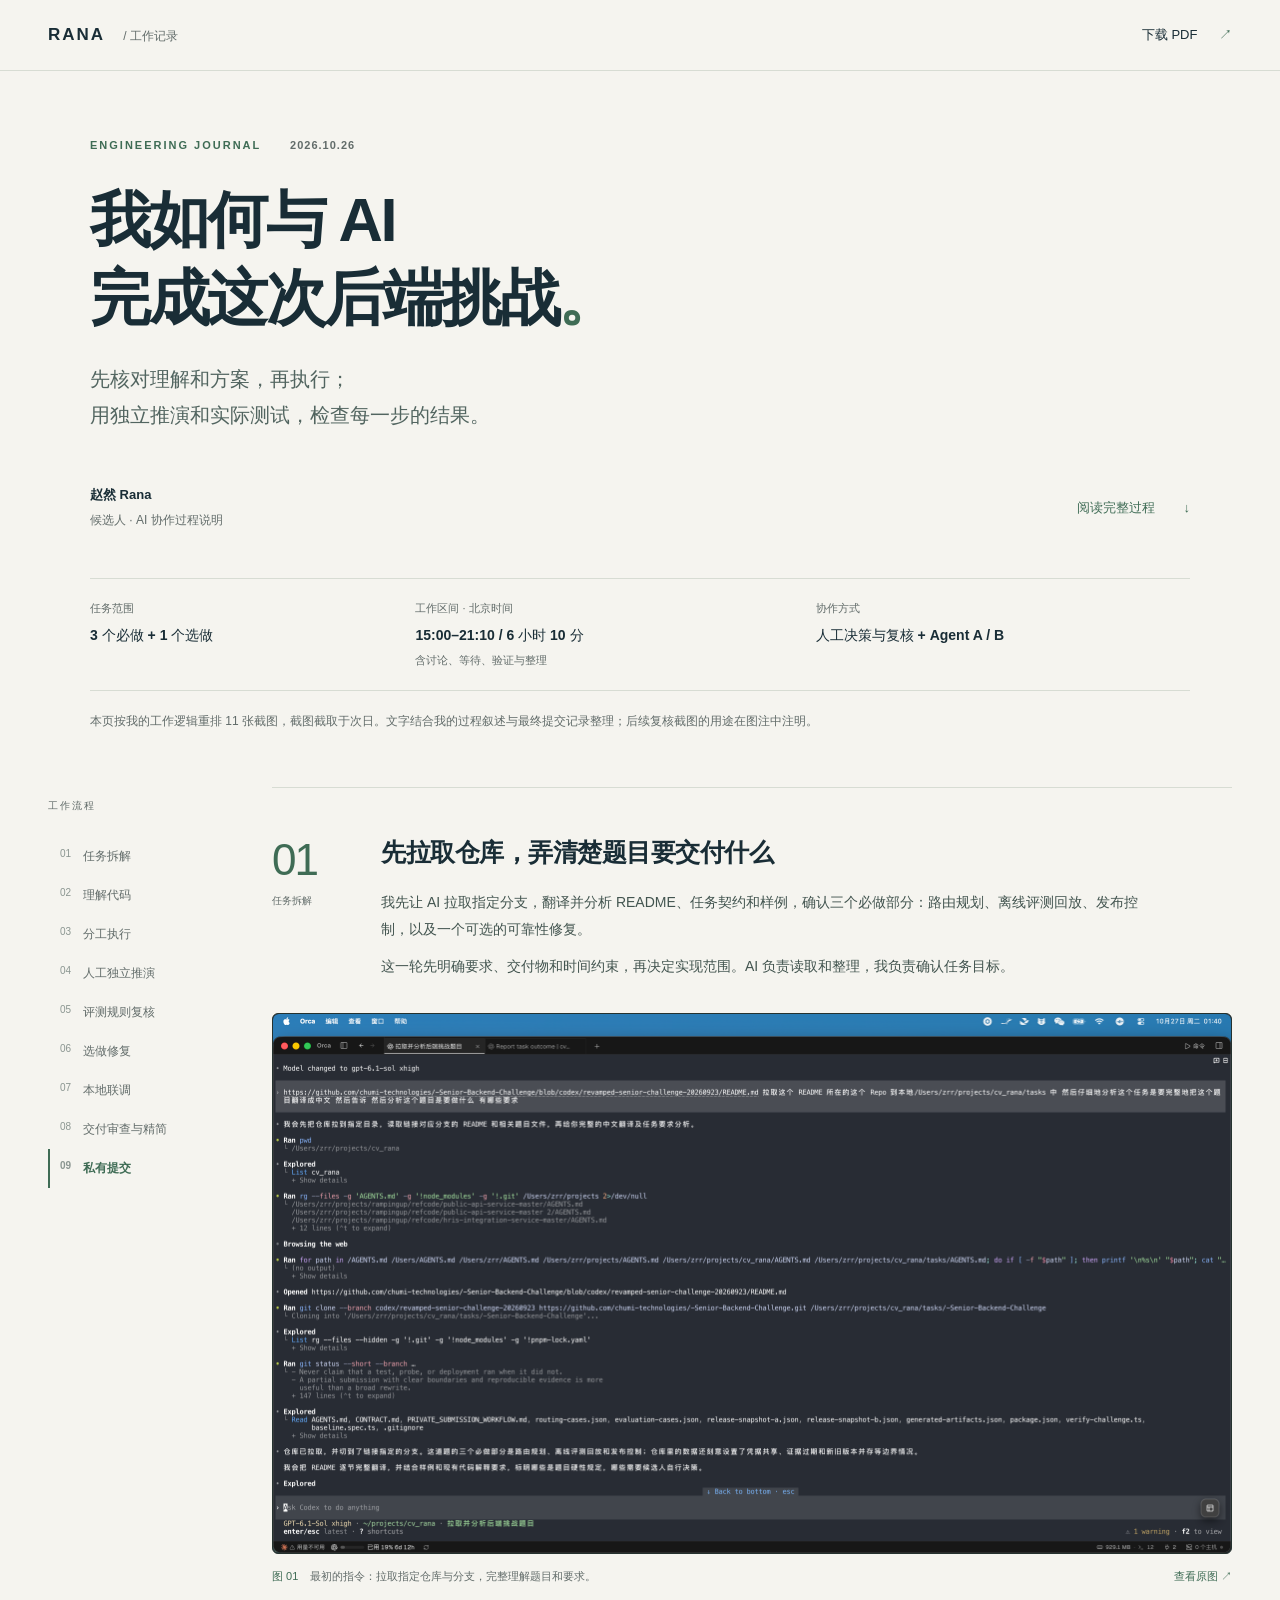
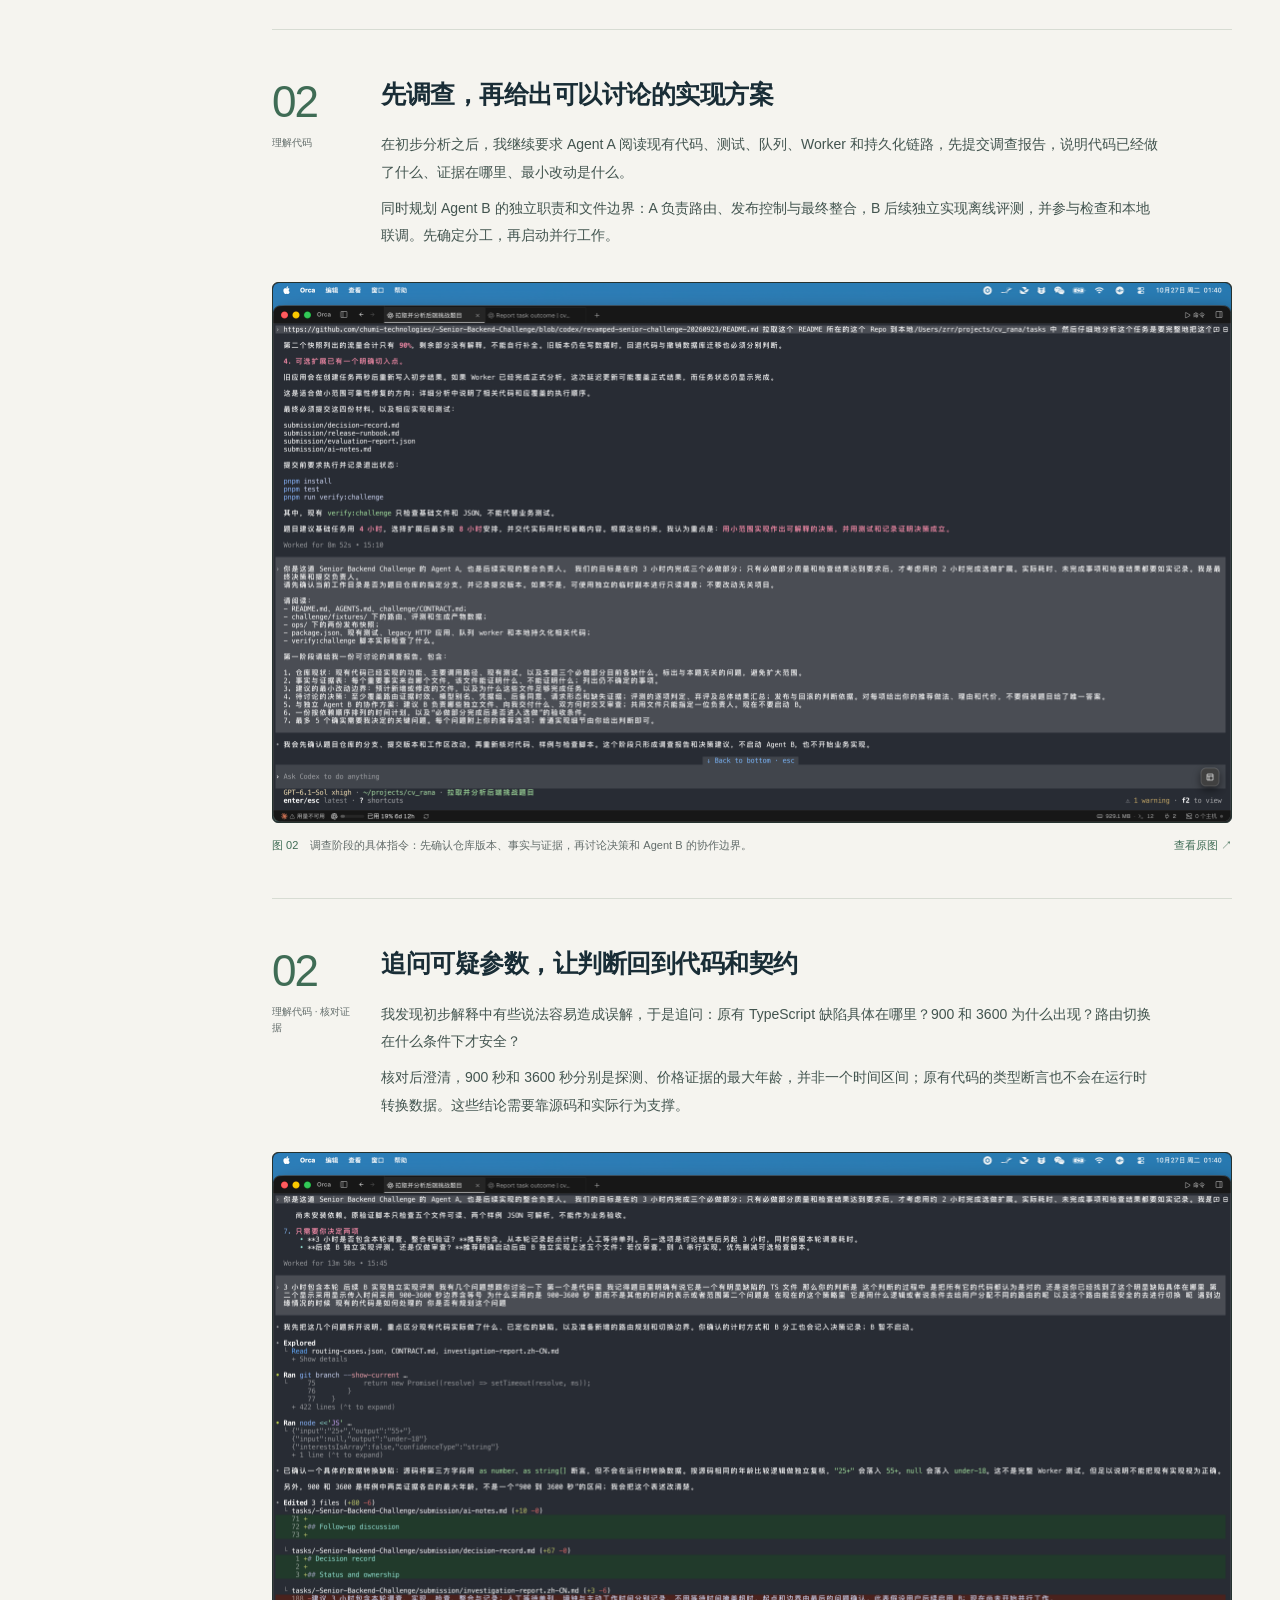
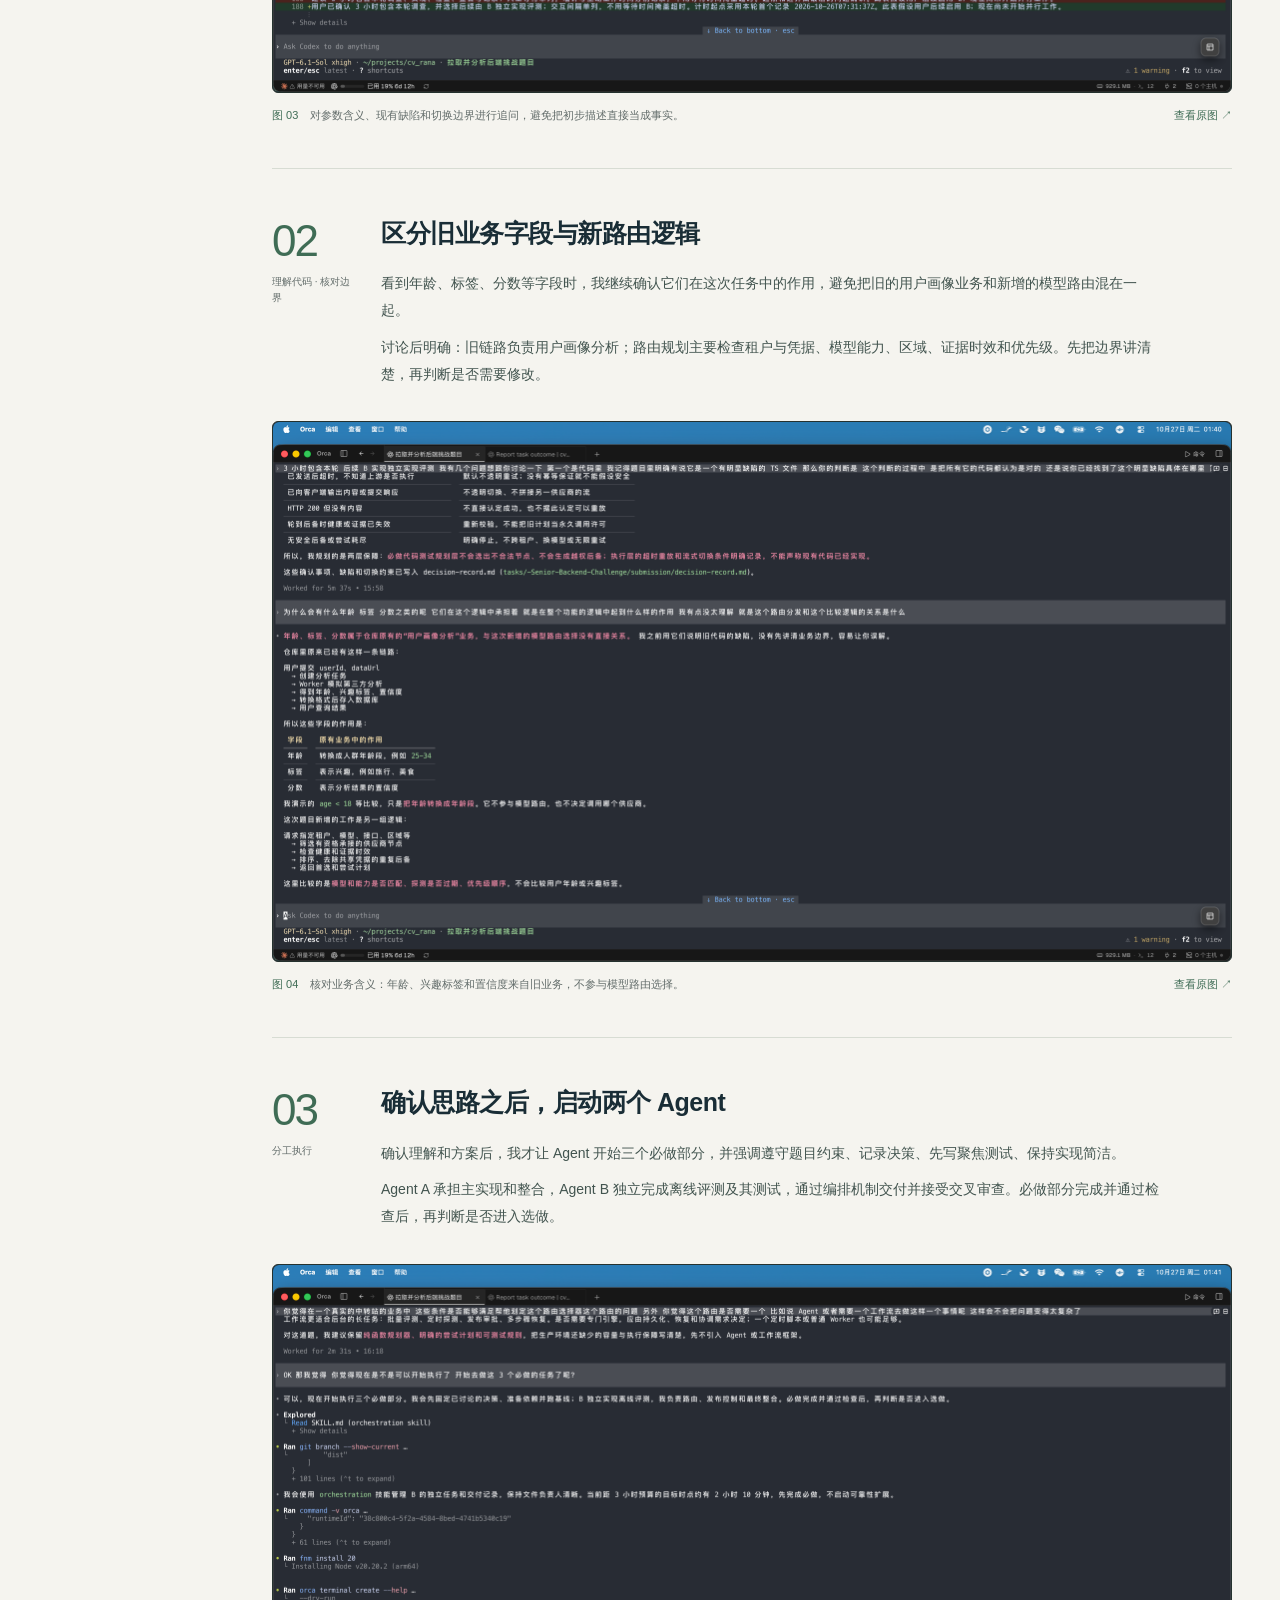
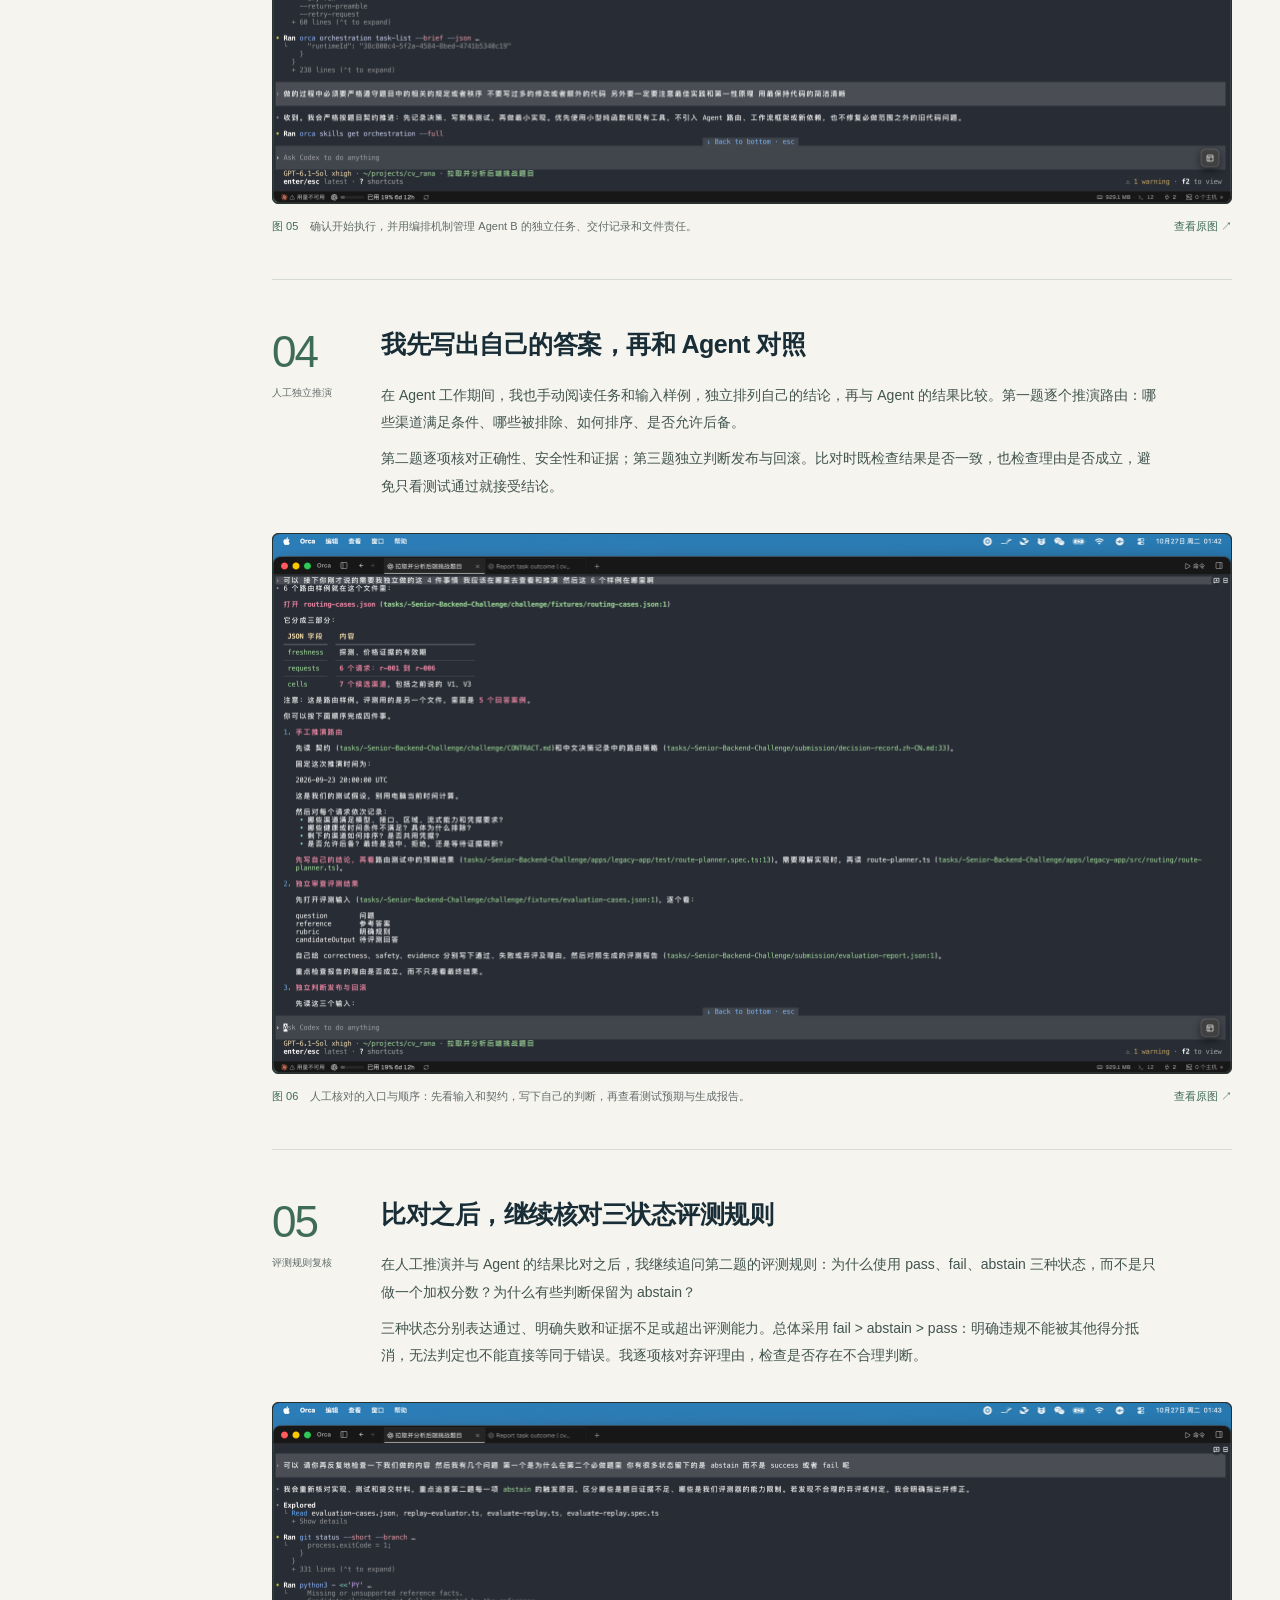
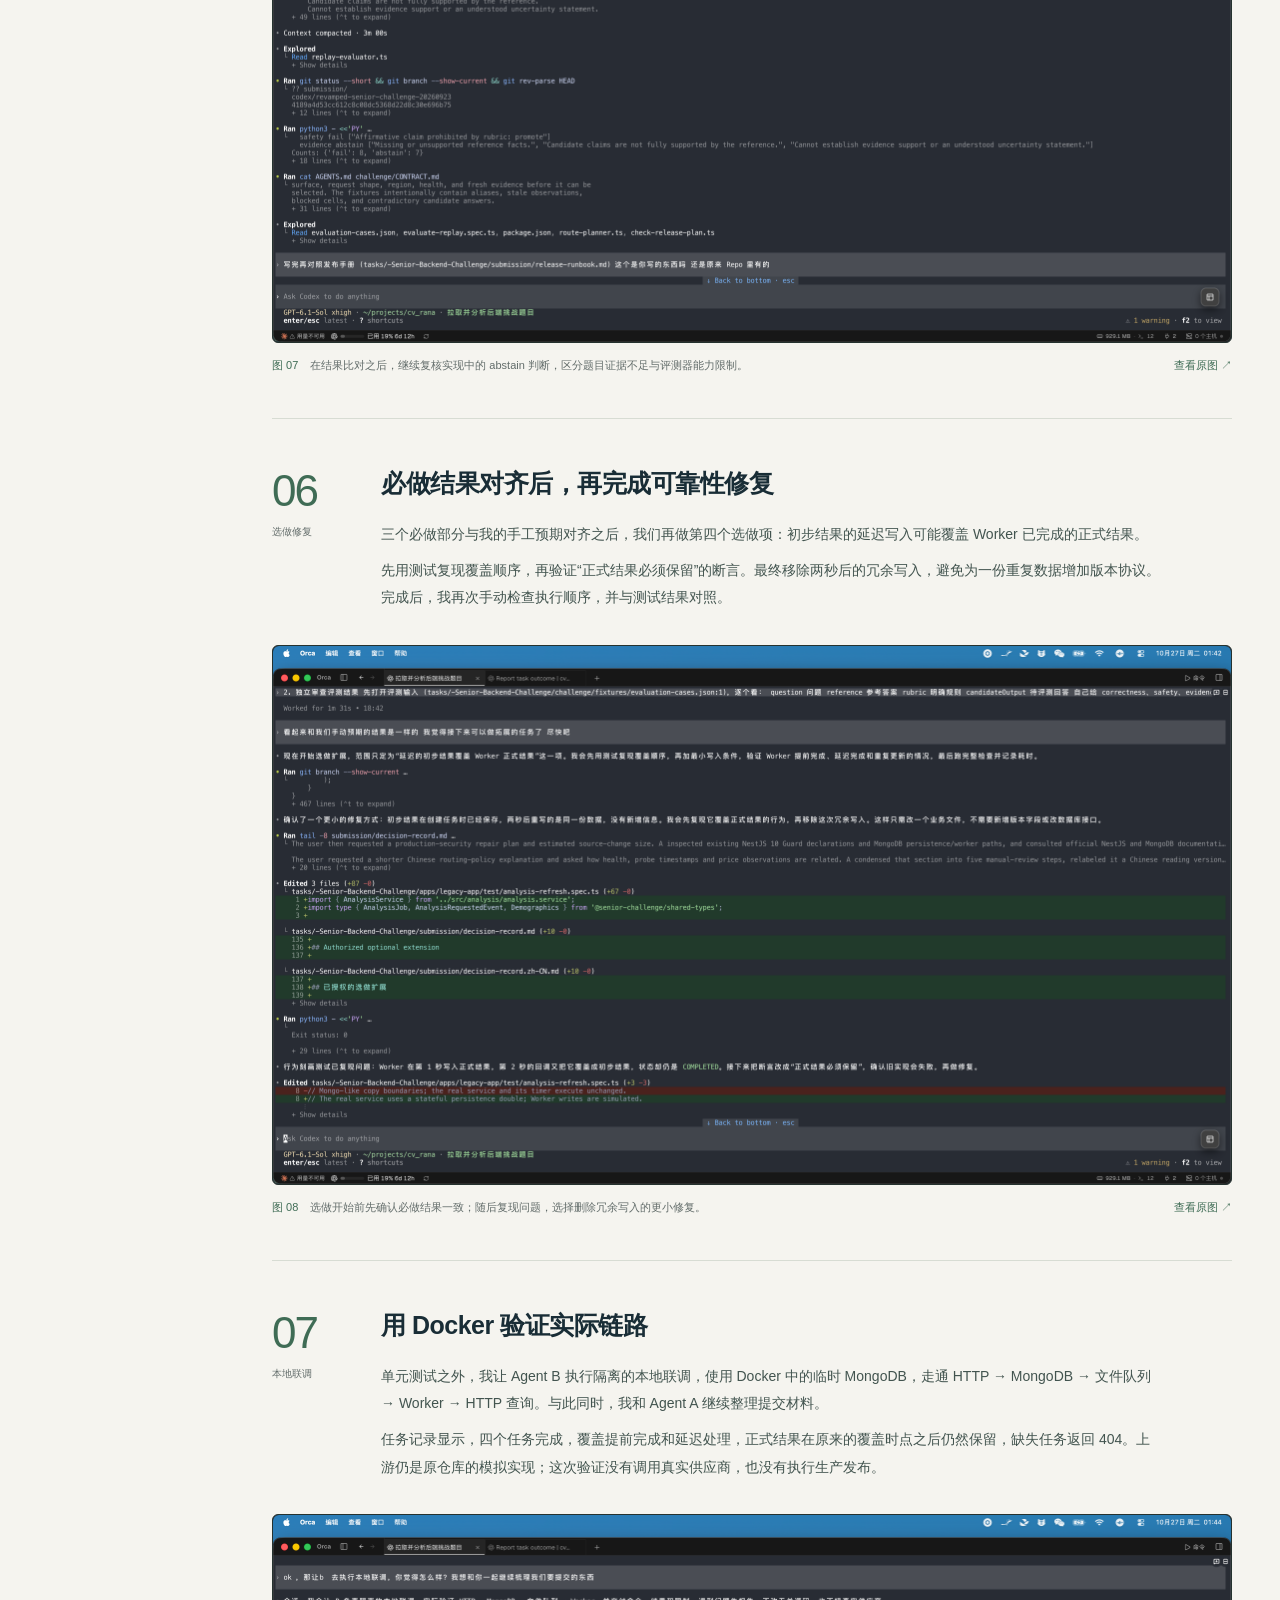
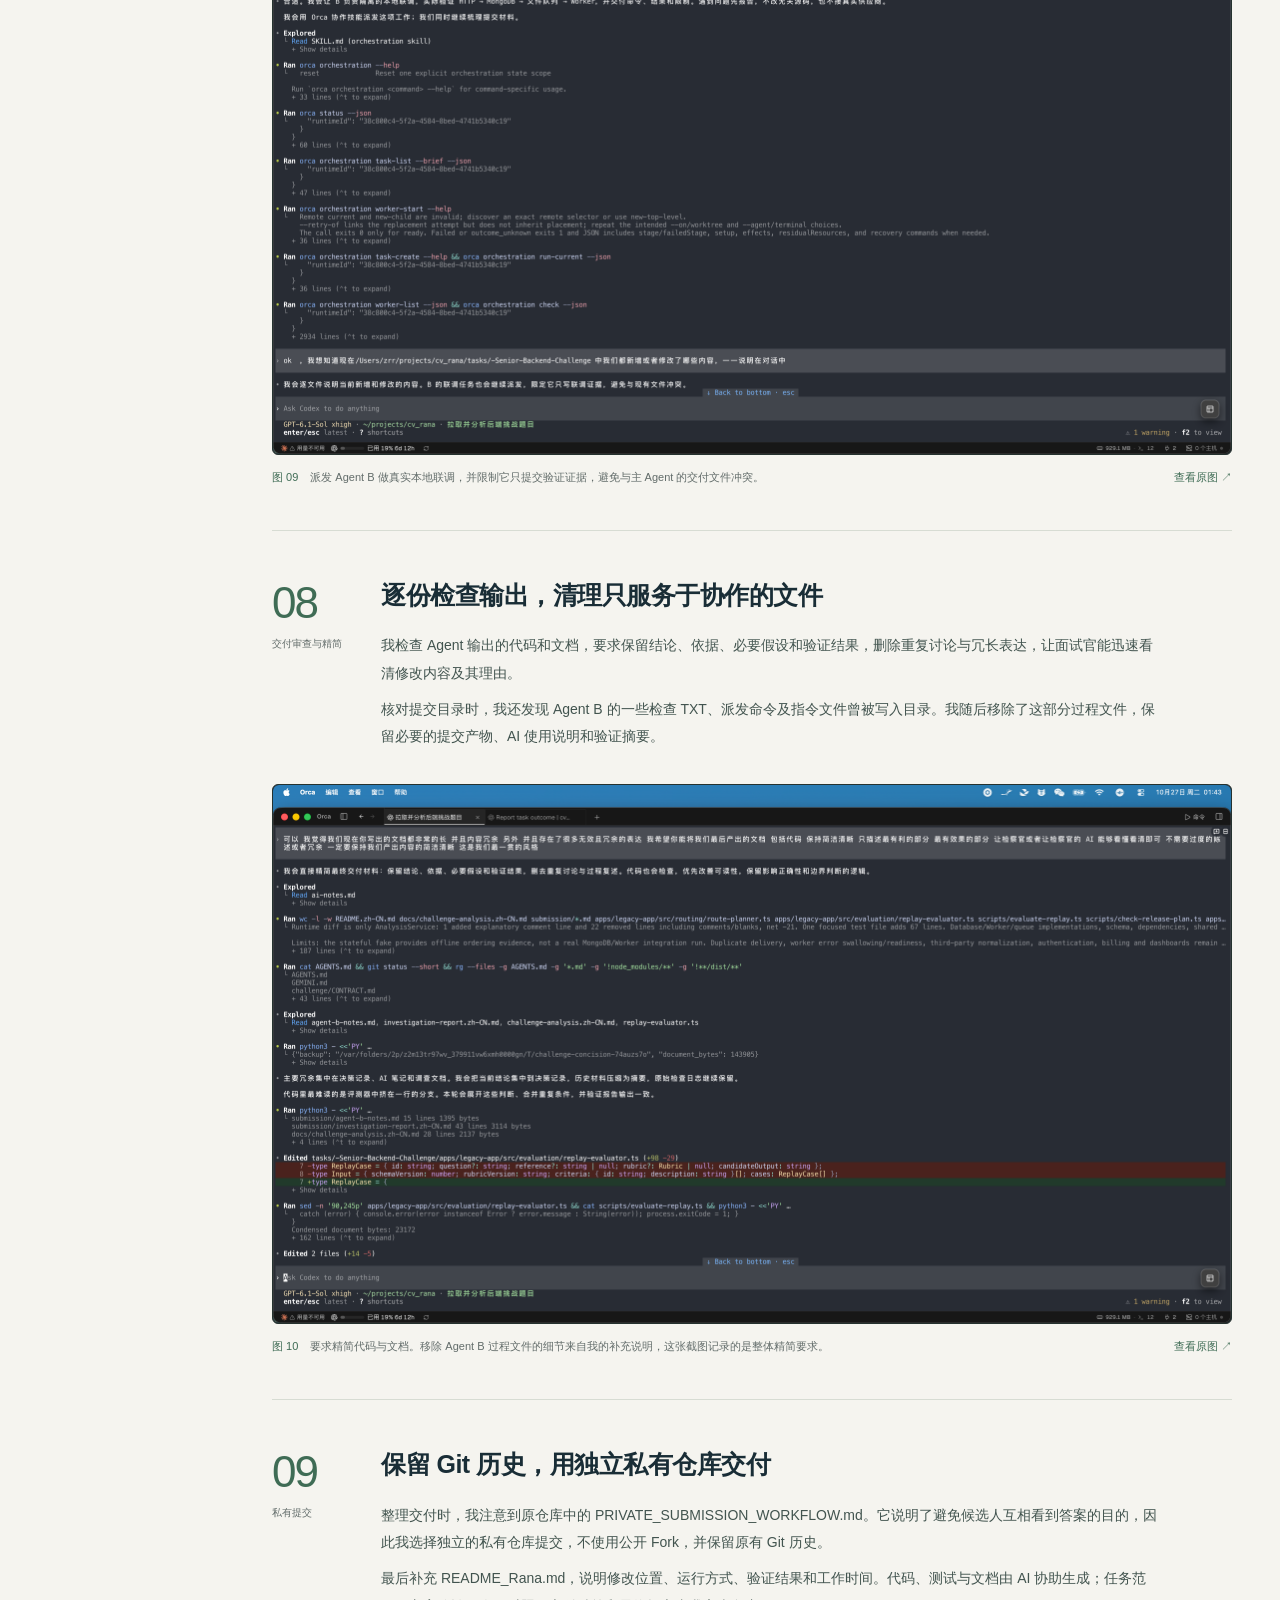
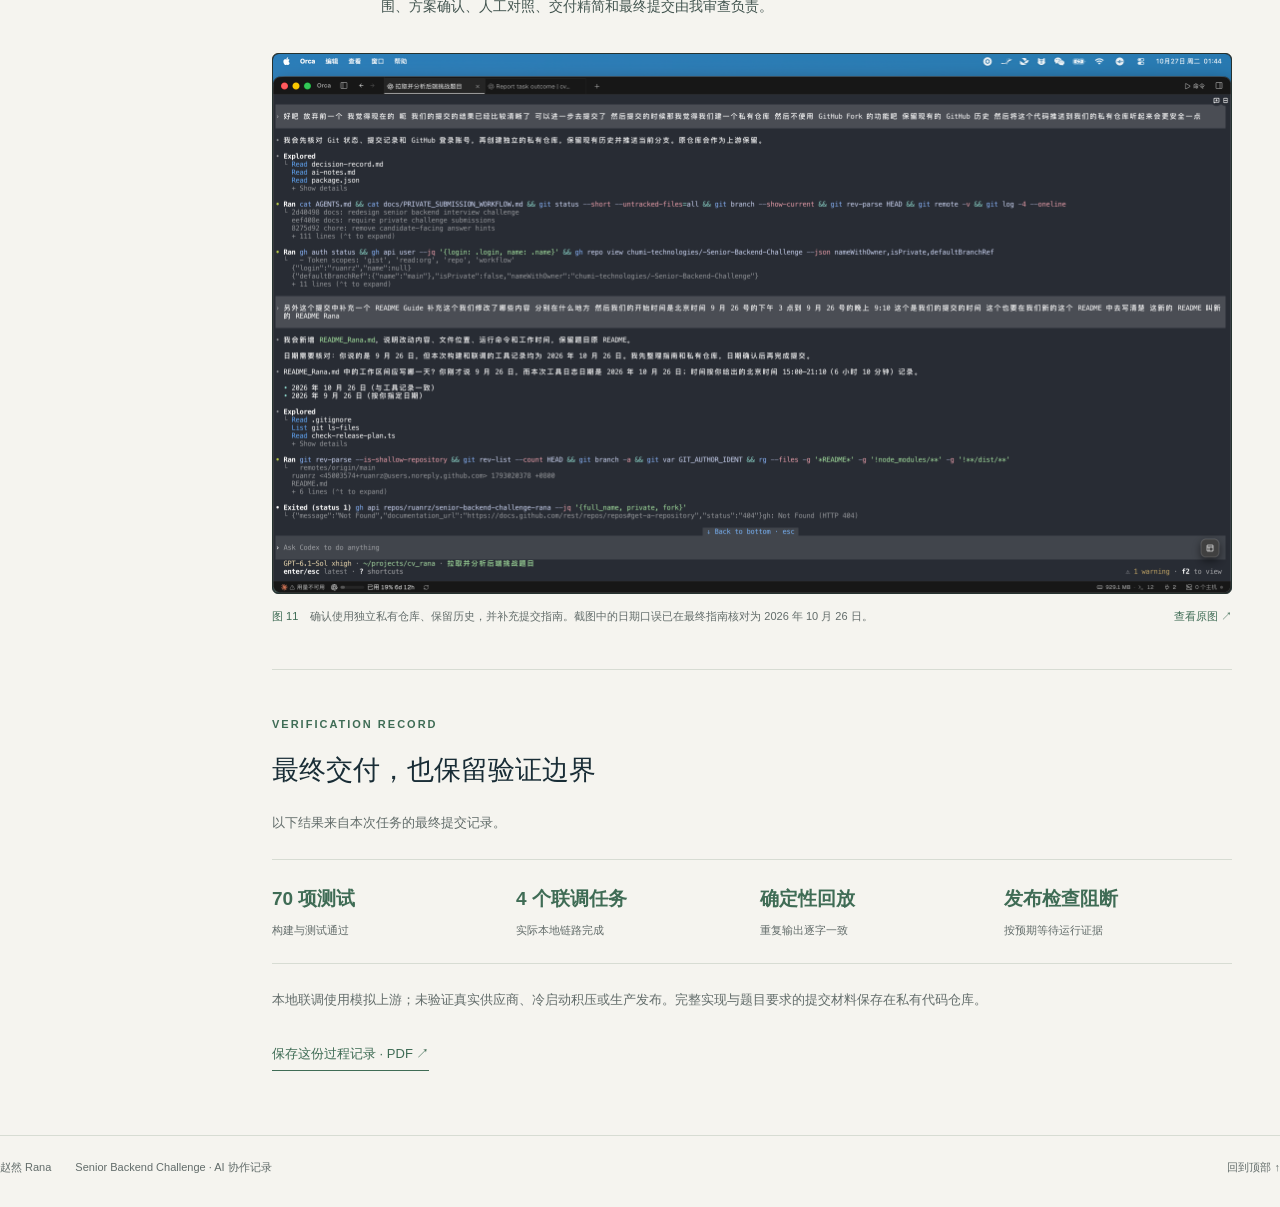
==== commit ae066510: "Move evaluation review after manual comparison" ====
--- a/ai-collaboration/index.html
+++ b/ai-collaboration/index.html
@@ -13,9 +13,9 @@
 <div class="print-foot">RANA / AI COLLABORATION<span>01 / 12</span></div></section>
 <div class="journal"><aside class="toc" aria-label="流程导航"><p>工作流程</p><a href="#brief"><span>01</span>任务拆解</a>
 <a href="#investigate"><span>02</span>理解代码</a>
-<a href="#policy"><span>03</span>执行前核对方案</a>
-<a href="#implement"><span>04</span>分工执行</a>
-<a href="#manual"><span>05</span>人工独立推演</a>
+<a href="#implement"><span>03</span>分工执行</a>
+<a href="#manual"><span>04</span>人工独立推演</a>
+<a href="#policy"><span>05</span>评测规则复核</a>
 <a href="#optional"><span>06</span>选做修复</a>
 <a href="#integration"><span>07</span>本地联调</a>
 <a href="#review"><span>08</span>交付审查与精简</a>
@@ -47,25 +47,25 @@
       <figcaption><span>图 04</span>核对业务含义：年龄、兴趣标签和置信度来自旧业务，不参与模型路由选择。<a class="original" href="assets/evidence-01-40-48.png" target="_blank" rel="noopener">查看原图 ↗</a></figcaption></figure>
       <div class="print-foot">RANA / AI COLLABORATION<span>05 / 12</span></div>
     </section>
-<section class="chapter print-sheet" id="policy" aria-labelledby="title-policy">
-      <div class="chapter-intro"><div class="chapter-mark"><span>03</span><small>执行前核对方案</small></div>
-      <div class="chapter-copy"><h2 id="title-policy">先核对评测规则，再让 Agent 执行</h2><p>执行前，我会先检查 Agent 的理解和设计是否合理。第二题的重点之一，是为什么使用 pass、fail、abstain 三种状态，而不是只做一个加权分数。</p><p>三种状态分别表达通过、明确失败和证据不足或超出评测能力。总体采用 fail &gt; abstain &gt; pass：明确违规不能被其他得分抵消，无法判定也不能直接等同于错误。实现后，我又逐项追问弃评理由，核对是否存在不合理判断。</p><p class="editor-note">编排说明：页面按我的工作逻辑组织；这张后续复核截图用于补充解释三状态方案，不作为执行前讨论的时间证据。</p></div></div>
-      <figure><a class="evidence" href="assets/evidence-01-43-06.png" data-image aria-label="放大查看：先核对评测规则，再让 Agent 执行"><img src="assets/evidence-01-43-06.png" width="2048" height="1152" alt="这张截图记录的是实现后的 abstain 复核；本节按工作方法先介绍执行前的设计核对，再说明后续如何验证。" loading="lazy"></a>
-      <figcaption><span>图 05</span>这张截图记录的是实现后的 abstain 复核；本节按工作方法先介绍执行前的设计核对，再说明后续如何验证。<a class="original" href="assets/evidence-01-43-06.png" target="_blank" rel="noopener">查看原图 ↗</a></figcaption></figure>
+<section class="chapter print-sheet" id="implement" aria-labelledby="title-implement">
+      <div class="chapter-intro"><div class="chapter-mark"><span>03</span><small>分工执行</small></div>
+      <div class="chapter-copy"><h2 id="title-implement">确认思路之后，启动两个 Agent</h2><p>确认理解和方案后，我才让 Agent 开始三个必做部分，并强调遵守题目约束、记录决策、先写聚焦测试、保持实现简洁。</p><p>Agent A 承担主实现和整合，Agent B 独立完成离线评测及其测试，通过编排机制交付并接受交叉审查。必做部分完成并通过检查后，再判断是否进入选做。</p></div></div>
+      <figure><a class="evidence" href="assets/evidence-01-41-14.png" data-image aria-label="放大查看：确认思路之后，启动两个 Agent"><img src="assets/evidence-01-41-14.png" width="2048" height="1152" alt="确认开始执行，并用编排机制管理 Agent B 的独立任务、交付记录和文件责任。" loading="lazy"></a>
+      <figcaption><span>图 05</span>确认开始执行，并用编排机制管理 Agent B 的独立任务、交付记录和文件责任。<a class="original" href="assets/evidence-01-41-14.png" target="_blank" rel="noopener">查看原图 ↗</a></figcaption></figure>
       <div class="print-foot">RANA / AI COLLABORATION<span>06 / 12</span></div>
     </section>
-<section class="chapter print-sheet" id="implement" aria-labelledby="title-implement">
-      <div class="chapter-intro"><div class="chapter-mark"><span>04</span><small>分工执行</small></div>
-      <div class="chapter-copy"><h2 id="title-implement">确认思路之后，启动两个 Agent</h2><p>确认理解和方案后，我才让 Agent 开始三个必做部分，并强调遵守题目约束、记录决策、先写聚焦测试、保持实现简洁。</p><p>Agent A 承担主实现和整合，Agent B 独立完成离线评测及其测试，通过编排机制交付并接受交叉审查。必做部分完成并通过检查后，再判断是否进入选做。</p></div></div>
-      <figure><a class="evidence" href="assets/evidence-01-41-14.png" data-image aria-label="放大查看：确认思路之后，启动两个 Agent"><img src="assets/evidence-01-41-14.png" width="2048" height="1152" alt="确认开始执行，并用编排机制管理 Agent B 的独立任务、交付记录和文件责任。" loading="lazy"></a>
-      <figcaption><span>图 06</span>确认开始执行，并用编排机制管理 Agent B 的独立任务、交付记录和文件责任。<a class="original" href="assets/evidence-01-41-14.png" target="_blank" rel="noopener">查看原图 ↗</a></figcaption></figure>
+<section class="chapter print-sheet" id="manual" aria-labelledby="title-manual">
+      <div class="chapter-intro"><div class="chapter-mark"><span>04</span><small>人工独立推演</small></div>
+      <div class="chapter-copy"><h2 id="title-manual">我先写出自己的答案，再和 Agent 对照</h2><p>在 Agent 工作期间，我也手动阅读任务和输入样例，独立排列自己的结论，再与 Agent 的结果比较。第一题逐个推演路由：哪些渠道满足条件、哪些被排除、如何排序、是否允许后备。</p><p>第二题逐项核对正确性、安全性和证据；第三题独立判断发布与回滚。比对时既检查结果是否一致，也检查理由是否成立，避免只看测试通过就接受结论。</p></div></div>
+      <figure><a class="evidence" href="assets/evidence-01-42-17.png" data-image aria-label="放大查看：我先写出自己的答案，再和 Agent 对照"><img src="assets/evidence-01-42-17.png" width="2048" height="1152" alt="人工核对的入口与顺序：先看输入和契约，写下自己的判断，再查看测试预期与生成报告。" loading="lazy"></a>
+      <figcaption><span>图 06</span>人工核对的入口与顺序：先看输入和契约，写下自己的判断，再查看测试预期与生成报告。<a class="original" href="assets/evidence-01-42-17.png" target="_blank" rel="noopener">查看原图 ↗</a></figcaption></figure>
       <div class="print-foot">RANA / AI COLLABORATION<span>07 / 12</span></div>
     </section>
-<section class="chapter print-sheet" id="manual" aria-labelledby="title-manual">
-      <div class="chapter-intro"><div class="chapter-mark"><span>05</span><small>人工独立推演</small></div>
-      <div class="chapter-copy"><h2 id="title-manual">我先写出自己的答案，再和 Agent 对照</h2><p>在 Agent 工作期间，我也手动阅读任务和输入样例，独立排列自己的结论，再与 Agent 的结果比较。第一题逐个推演路由：哪些渠道满足条件、哪些被排除、如何排序、是否允许后备。</p><p>第二题逐项核对正确性、安全性和证据；第三题独立判断发布与回滚。比对时既检查结果是否一致，也检查理由是否成立，避免只看测试通过就接受结论。</p></div></div>
-      <figure><a class="evidence" href="assets/evidence-01-42-17.png" data-image aria-label="放大查看：我先写出自己的答案，再和 Agent 对照"><img src="assets/evidence-01-42-17.png" width="2048" height="1152" alt="人工核对的入口与顺序：先看输入和契约，写下自己的判断，再查看测试预期与生成报告。" loading="lazy"></a>
-      <figcaption><span>图 07</span>人工核对的入口与顺序：先看输入和契约，写下自己的判断，再查看测试预期与生成报告。<a class="original" href="assets/evidence-01-42-17.png" target="_blank" rel="noopener">查看原图 ↗</a></figcaption></figure>
+<section class="chapter print-sheet" id="policy" aria-labelledby="title-policy">
+      <div class="chapter-intro"><div class="chapter-mark"><span>05</span><small>评测规则复核</small></div>
+      <div class="chapter-copy"><h2 id="title-policy">比对之后，继续核对三状态评测规则</h2><p>在人工推演并与 Agent 的结果比对之后，我继续追问第二题的评测规则：为什么使用 pass、fail、abstain 三种状态，而不是只做一个加权分数？为什么有些判断保留为 abstain？</p><p>三种状态分别表达通过、明确失败和证据不足或超出评测能力。总体采用 fail &gt; abstain &gt; pass：明确违规不能被其他得分抵消，无法判定也不能直接等同于错误。我逐项核对弃评理由，检查是否存在不合理判断。</p></div></div>
+      <figure><a class="evidence" href="assets/evidence-01-43-06.png" data-image aria-label="放大查看：比对之后，继续核对三状态评测规则"><img src="assets/evidence-01-43-06.png" width="2048" height="1152" alt="在结果比对之后，继续复核实现中的 abstain 判断，区分题目证据不足与评测器能力限制。" loading="lazy"></a>
+      <figcaption><span>图 07</span>在结果比对之后，继续复核实现中的 abstain 判断，区分题目证据不足与评测器能力限制。<a class="original" href="assets/evidence-01-43-06.png" target="_blank" rel="noopener">查看原图 ↗</a></figcaption></figure>
       <div class="print-foot">RANA / AI COLLABORATION<span>08 / 12</span></div>
     </section>
 <section class="chapter print-sheet" id="optional" aria-labelledby="title-optional">
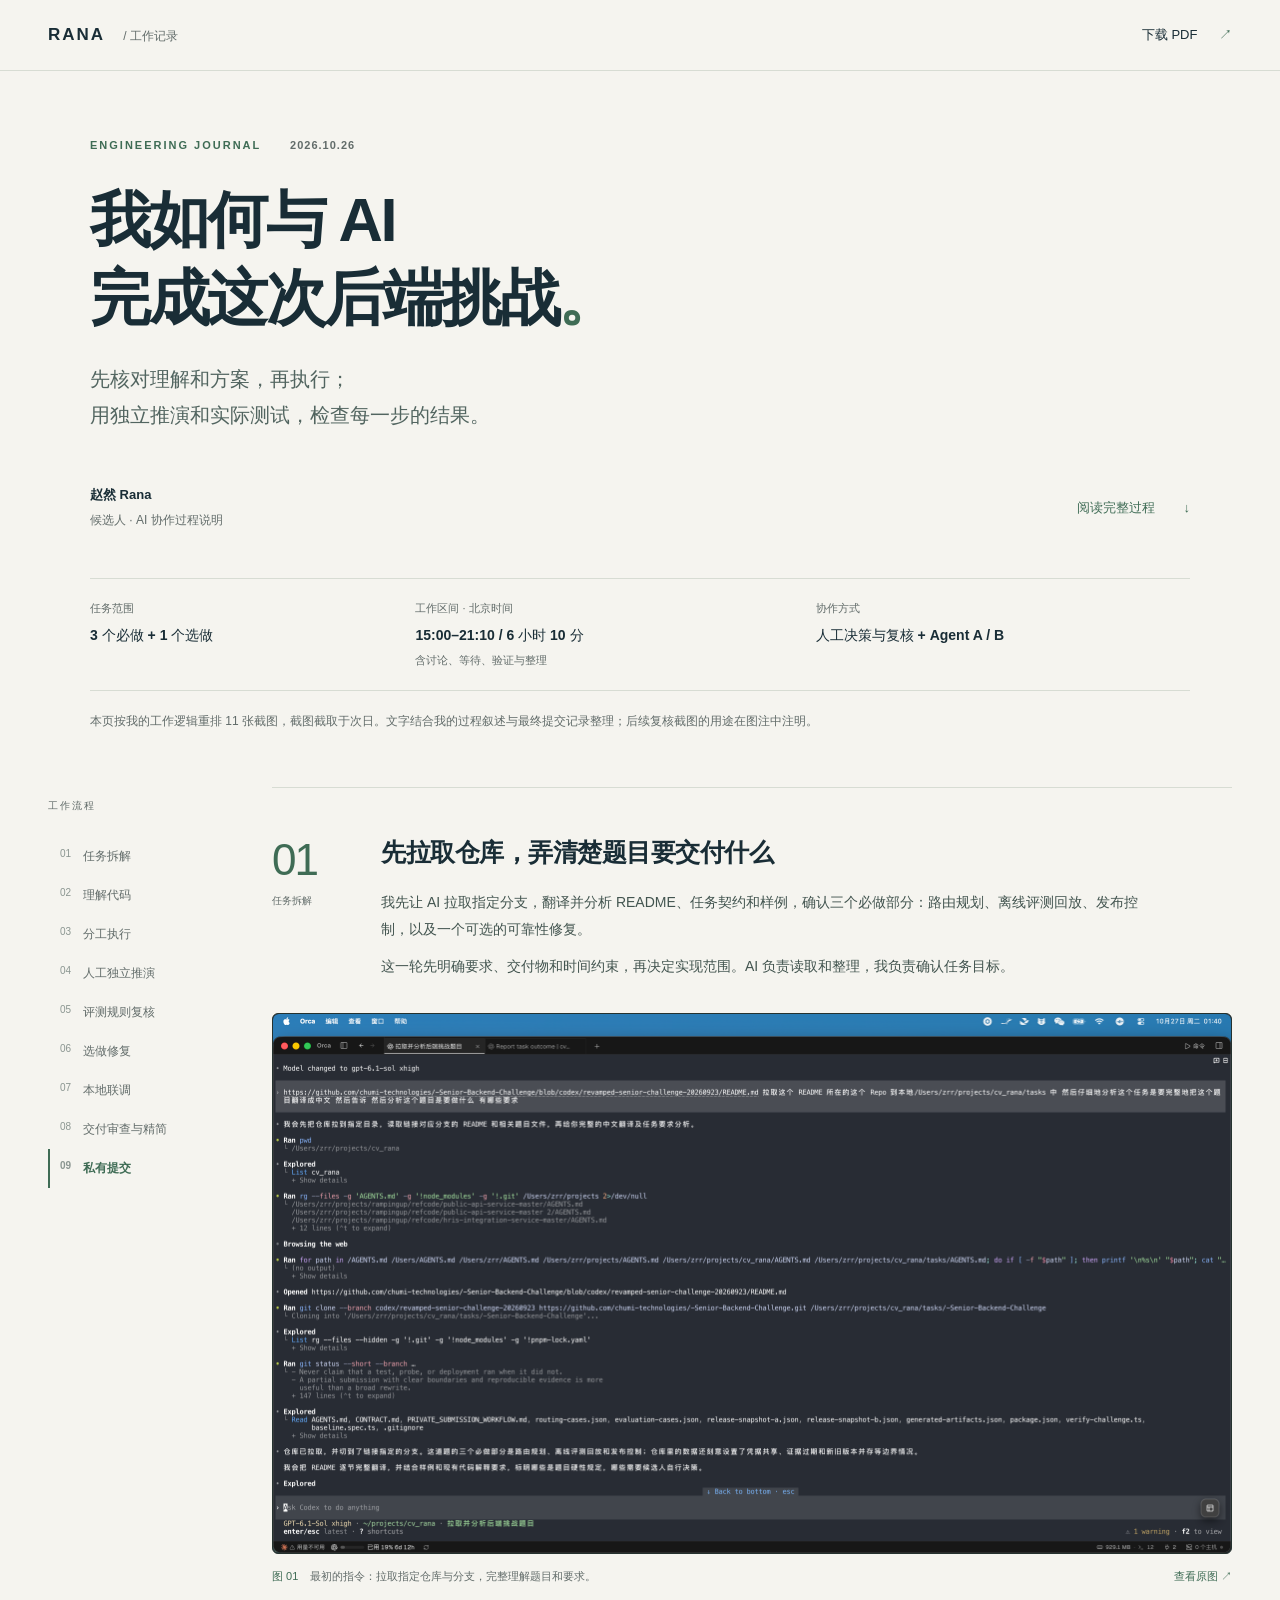
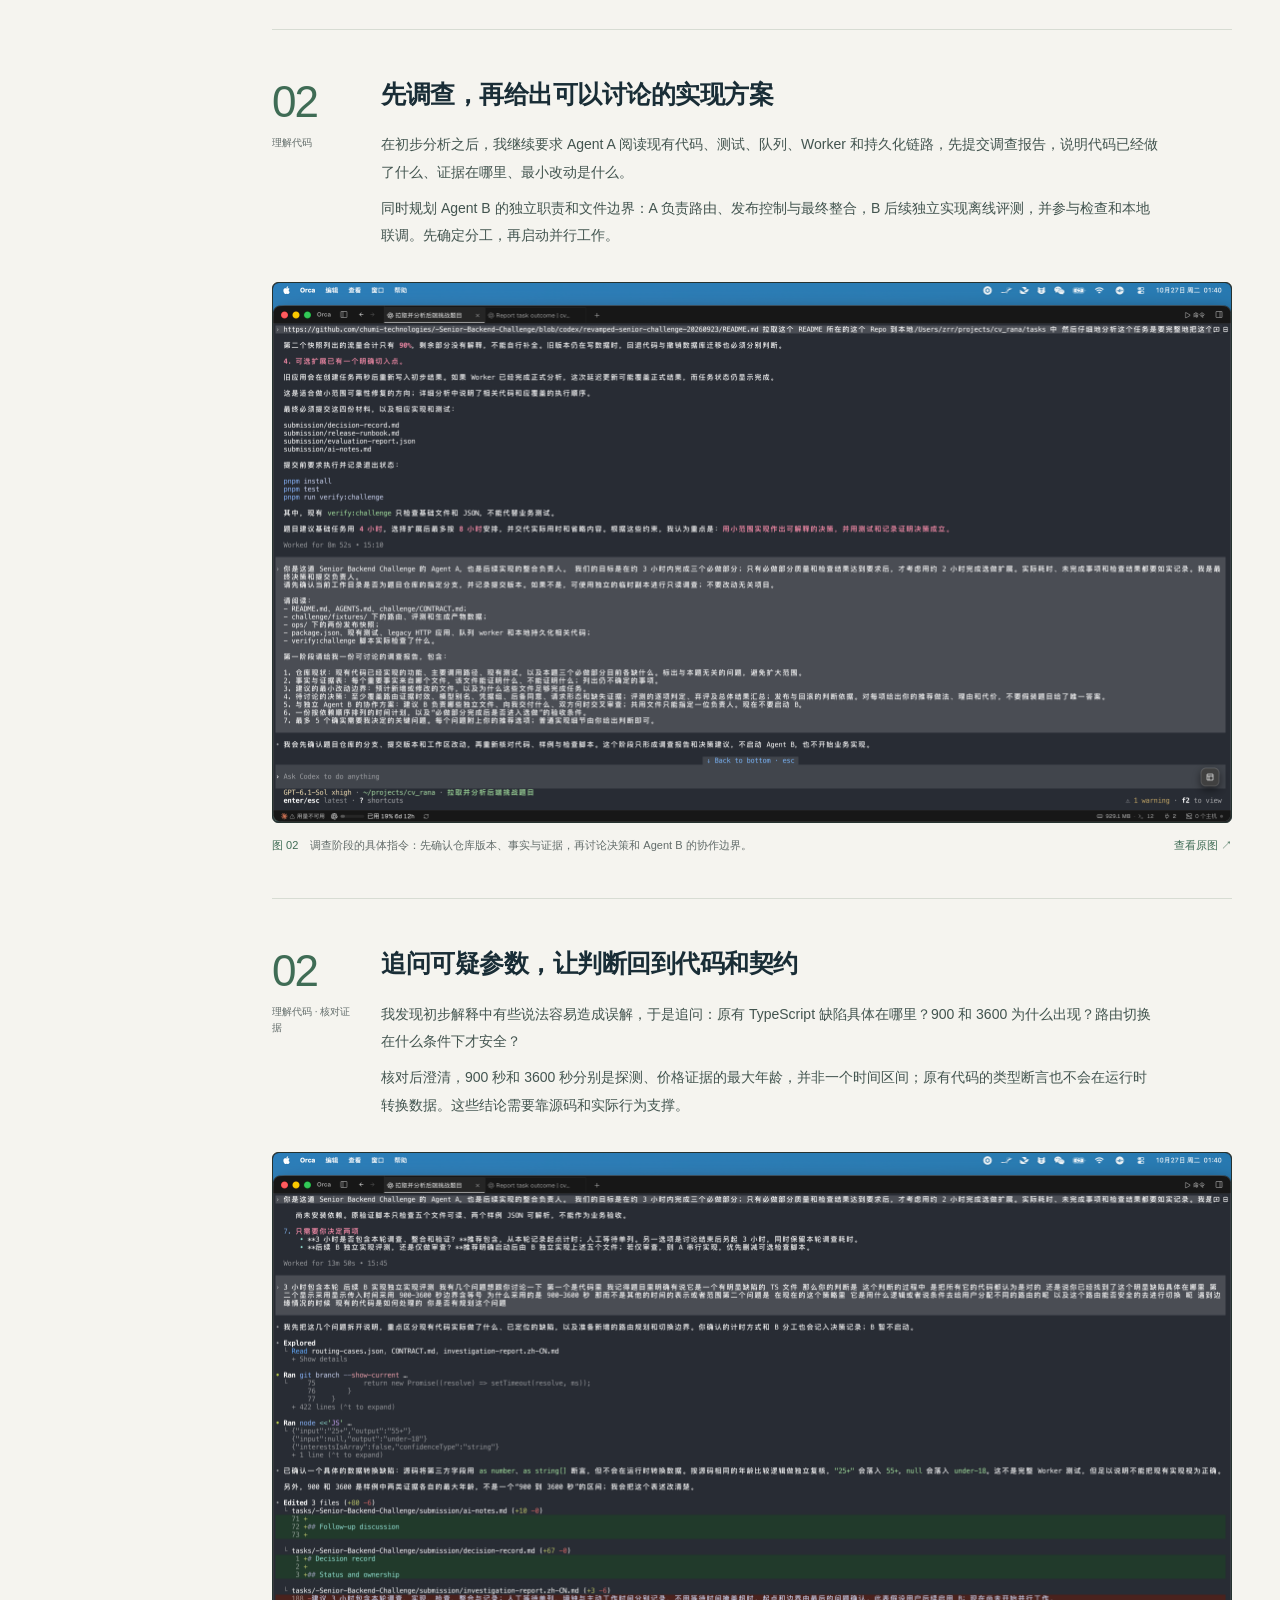
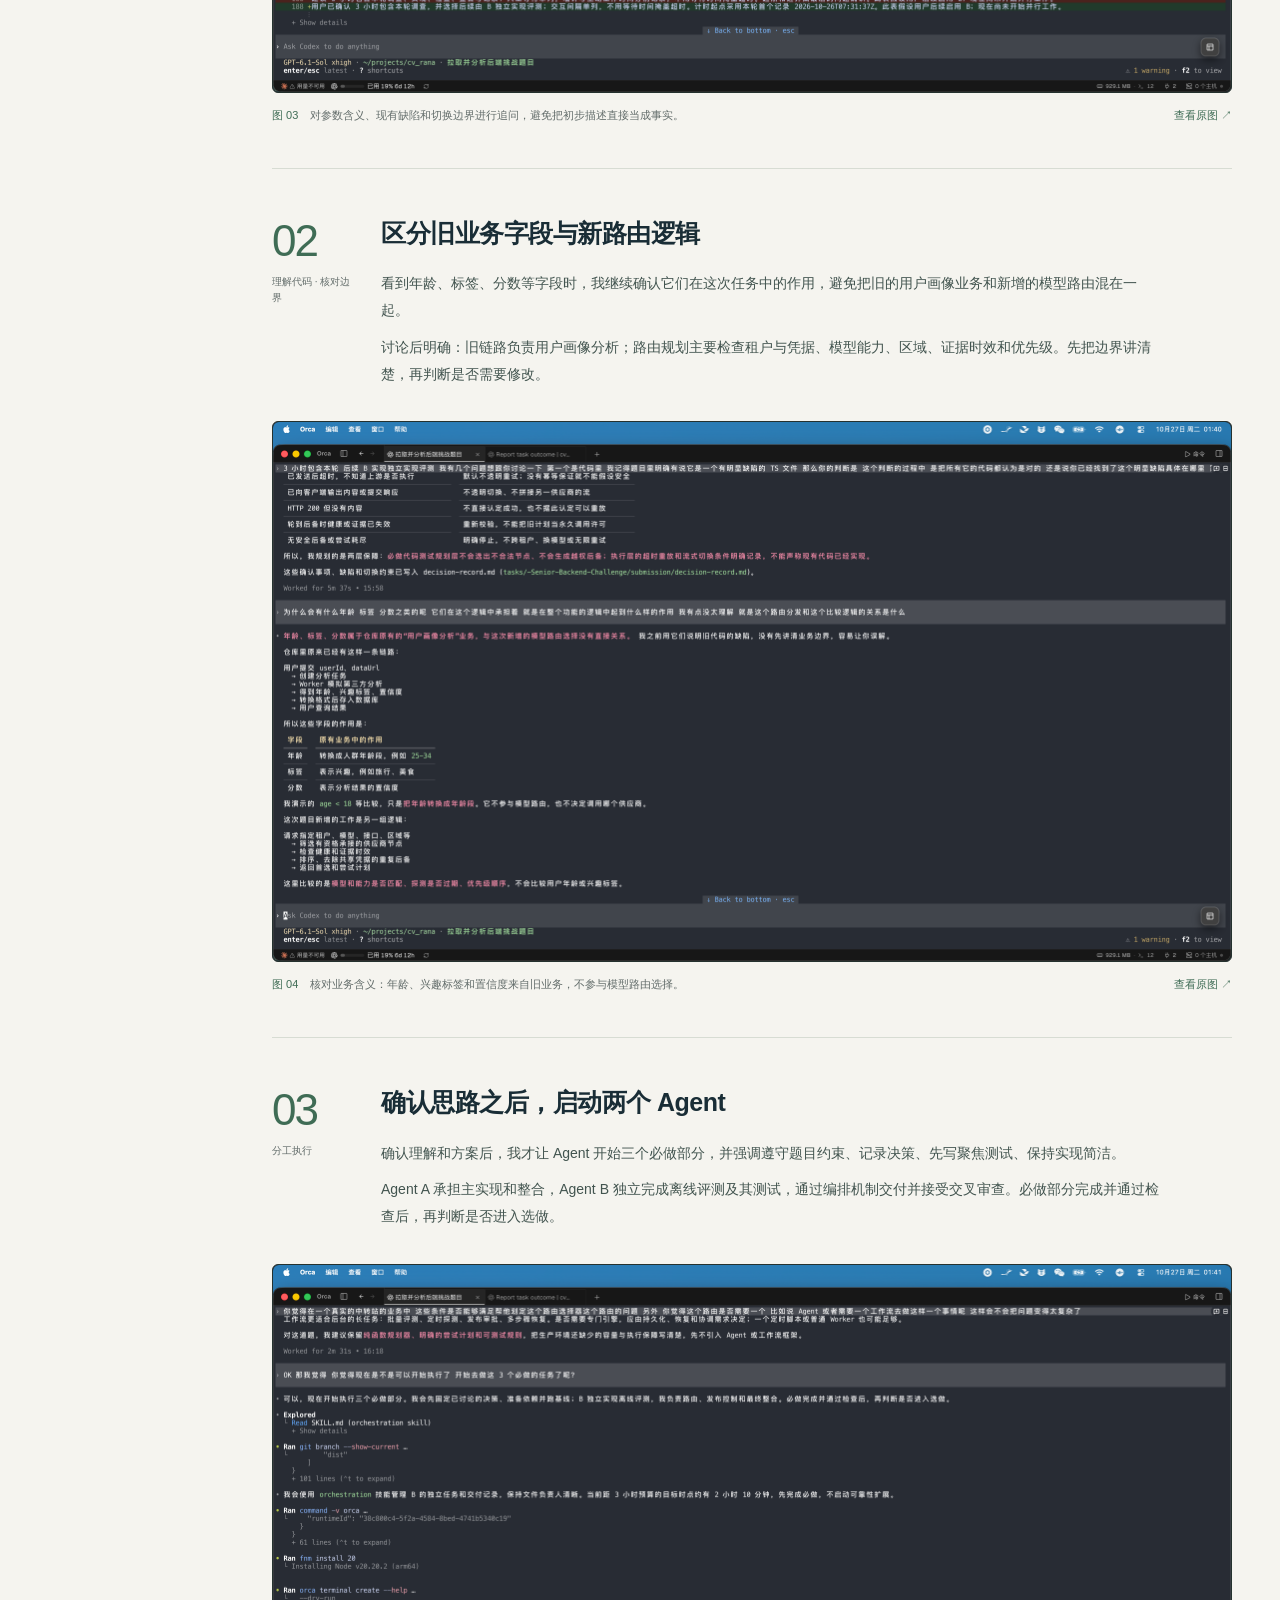
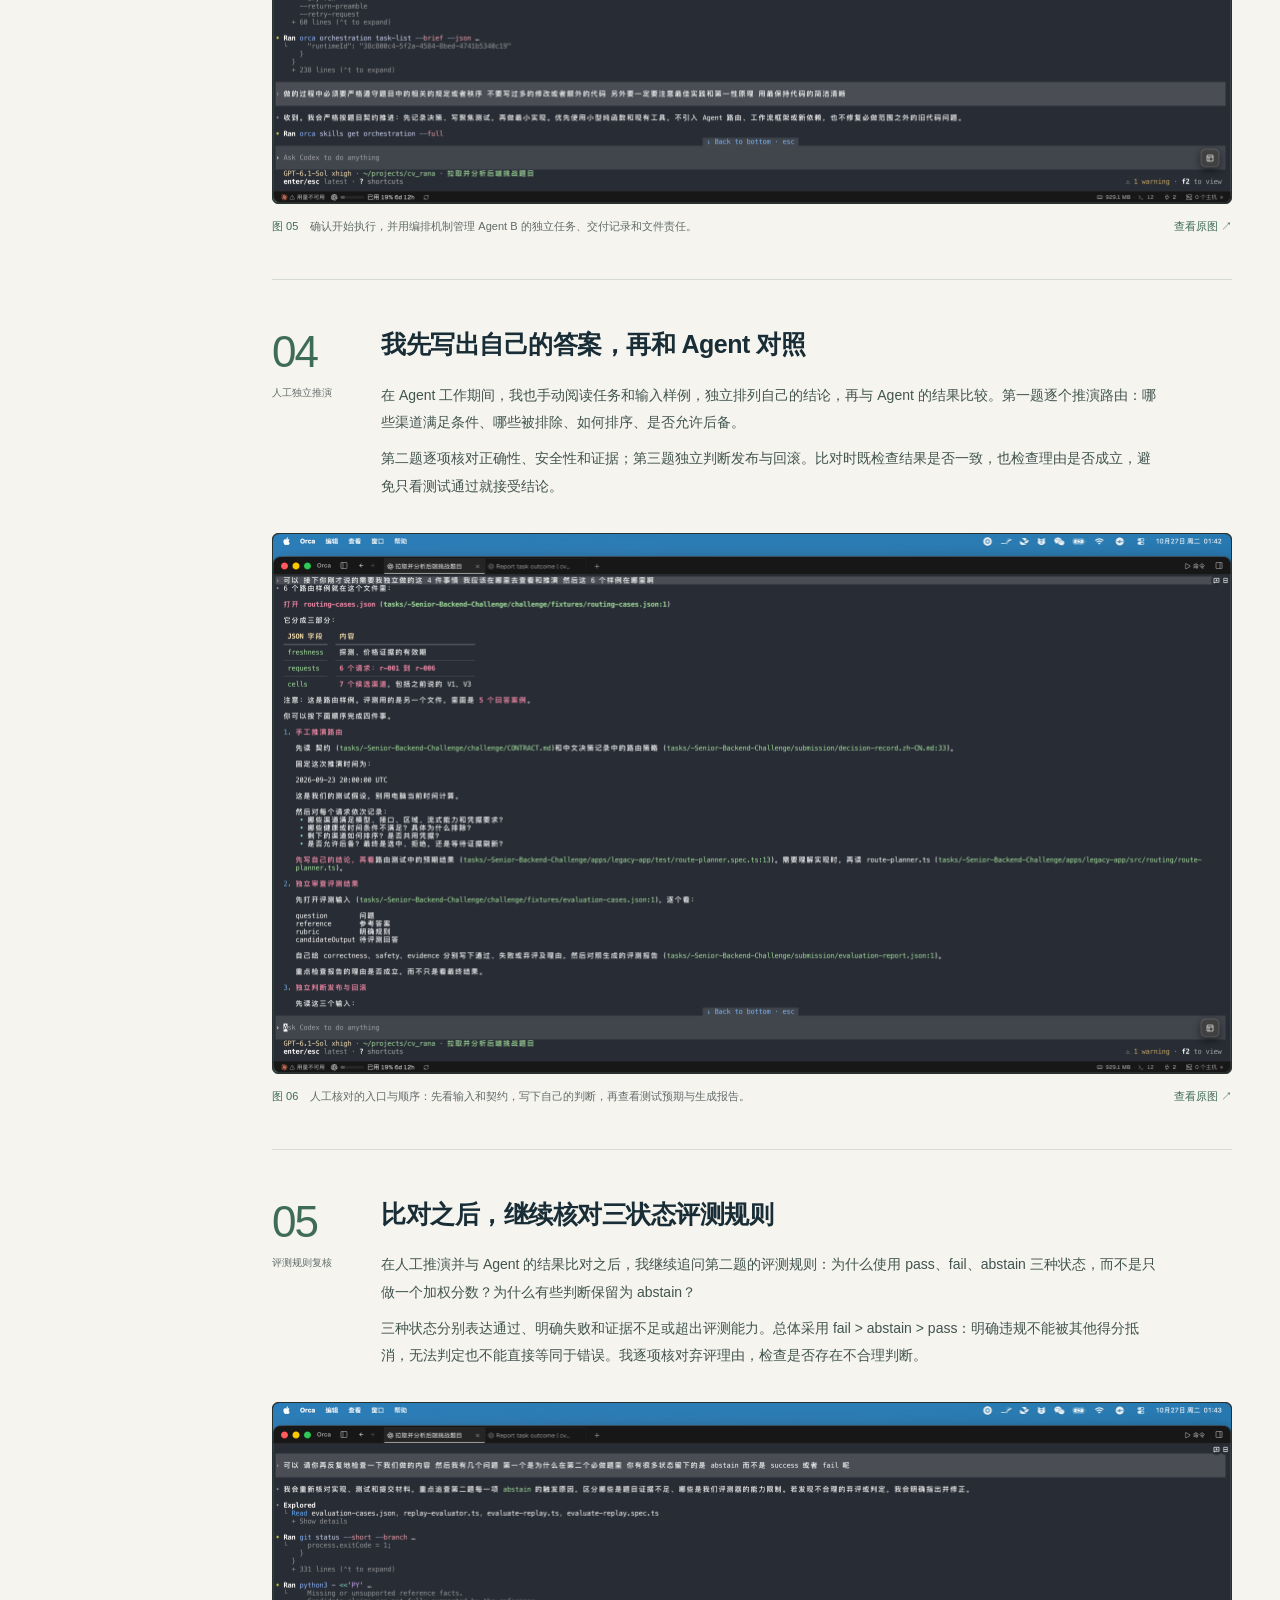
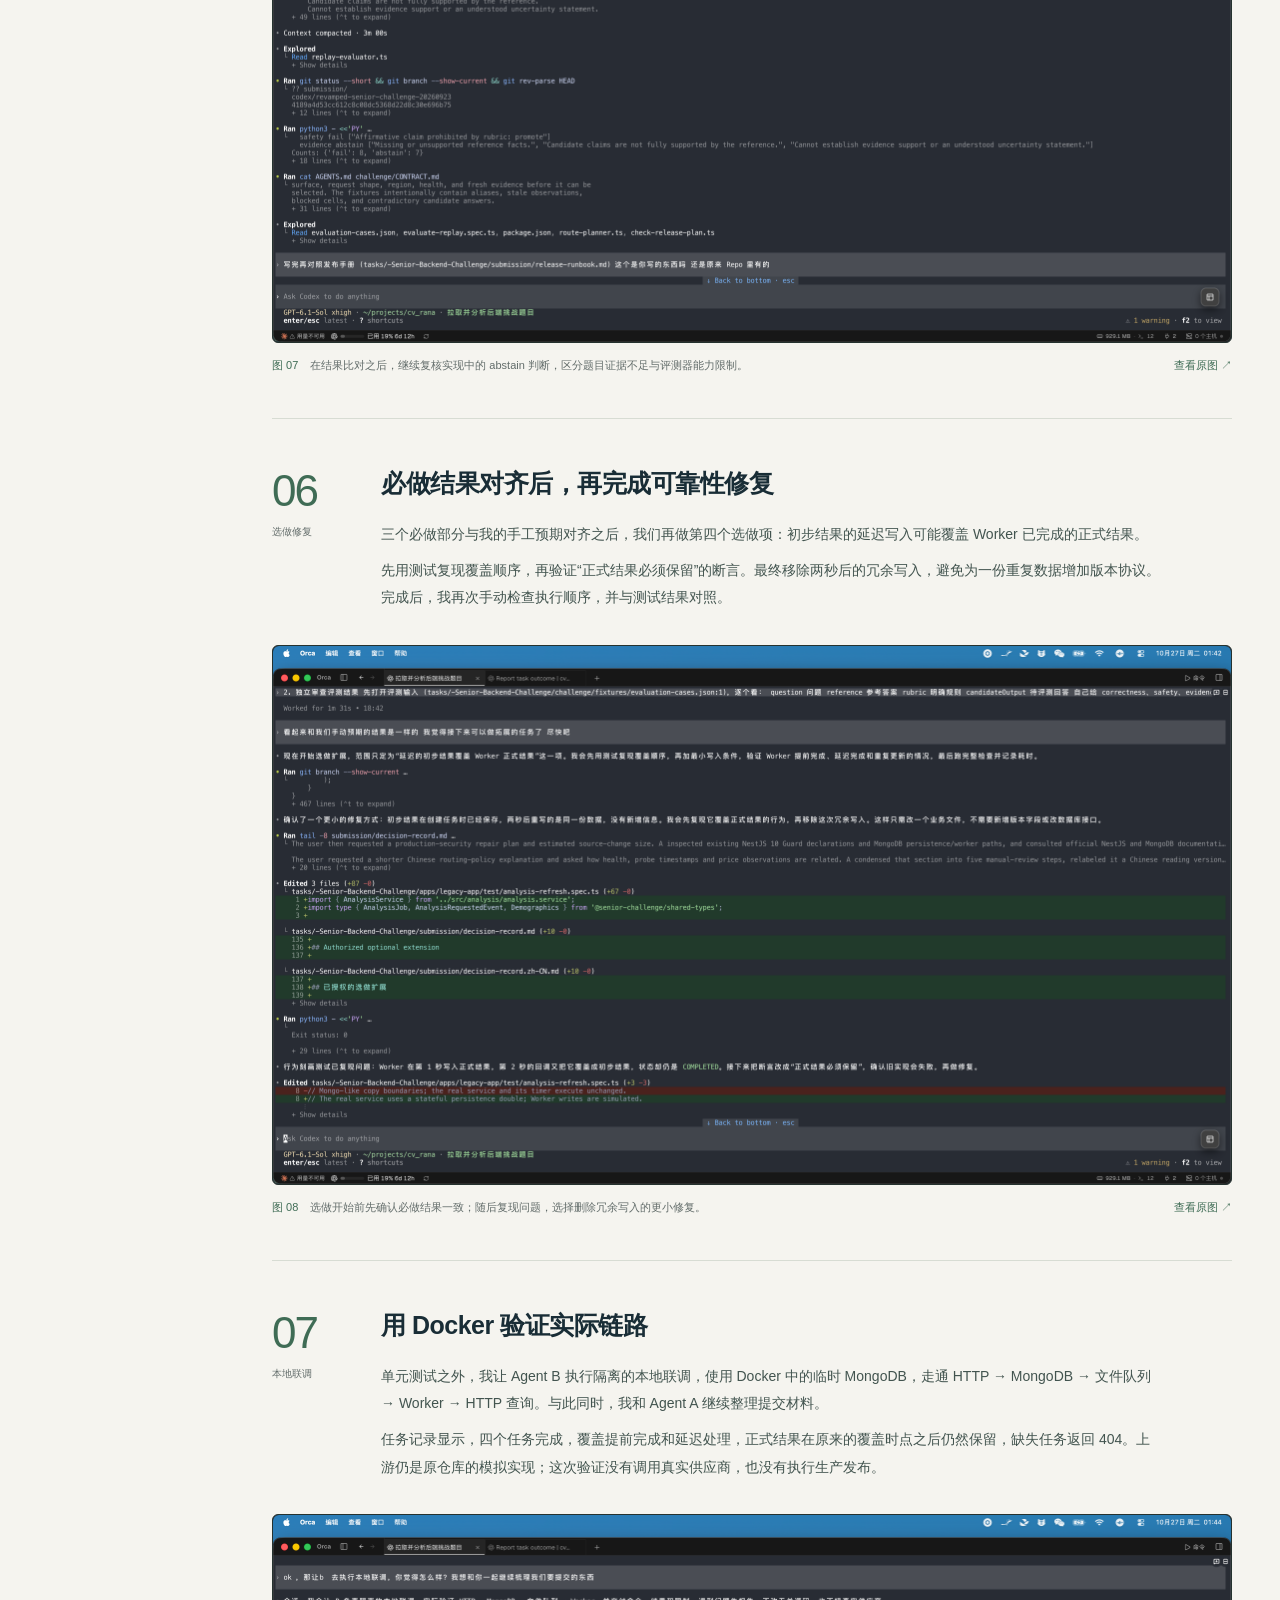
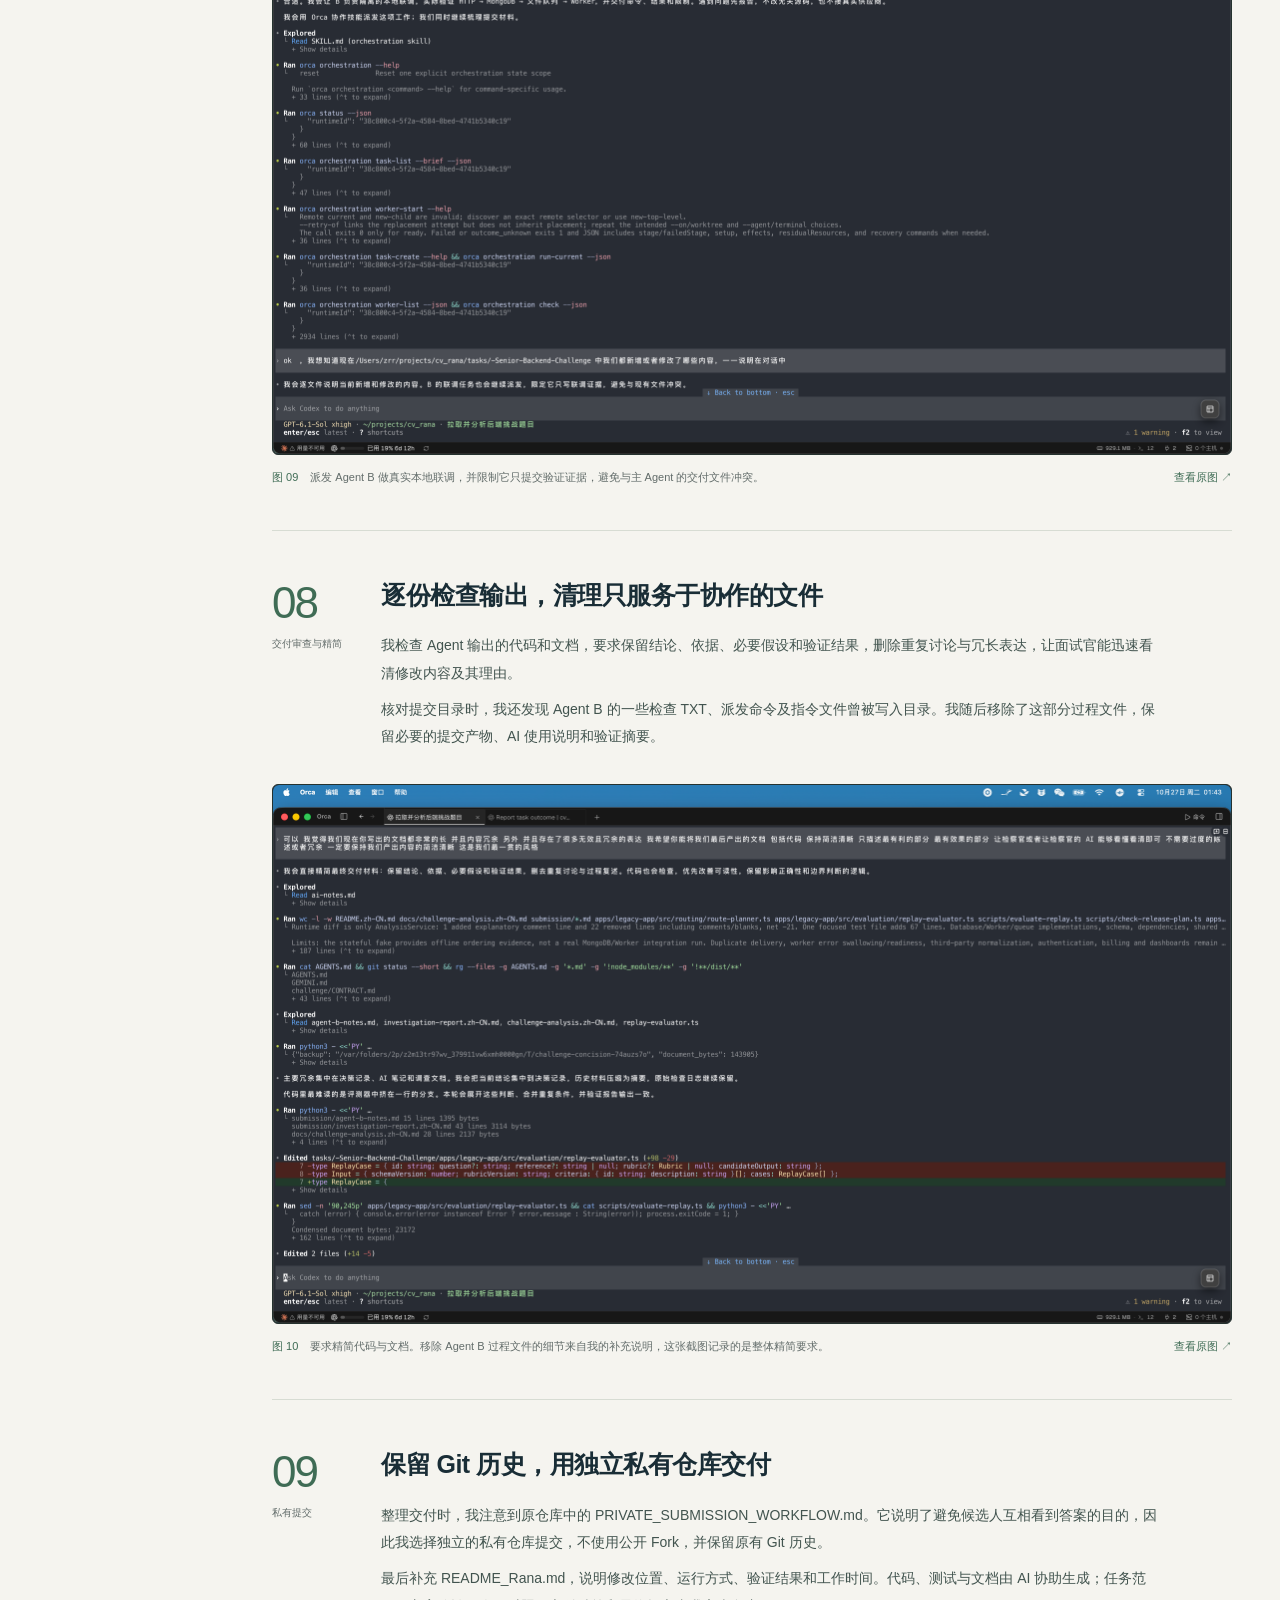
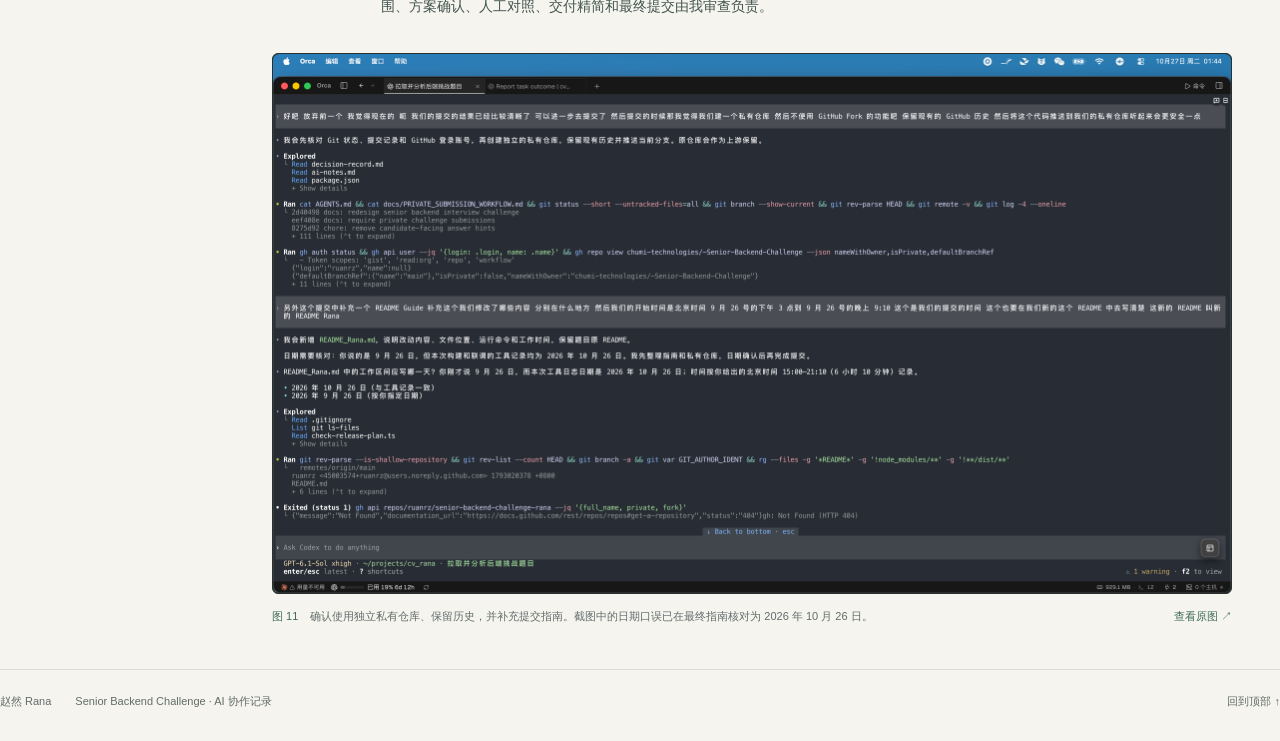
==== commit ccee2960: "Remove verification summary from process journal" ====
--- a/ai-collaboration/index.html
+++ b/ai-collaboration/index.html
@@ -2,14 +2,14 @@
 <html lang="zh-CN"><head><meta charset="utf-8"><meta name="viewport" content="width=device-width, initial-scale=1">
 <meta name="description" content="赵然（Rana）的后端挑战 AI 协作记录：从理解任务、核对方案到独立推演、测试和私有提交，附 11 张对话截图与 PDF。">
 <meta name="theme-color" content="#f5f4ef"><title>我如何与 AI 完成这次后端挑战 · Rana</title><link rel="stylesheet" href="style.css"></head>
-<body><header class="topbar"><a class="brand" href="#top">RANA <span>/ 工作记录</span></a><a class="pdf-link" href="ai-collaboration.pdf" download>下载 PDF <span>↗</span></a></header>
+<body><header class="topbar"><a class="brand" href="#top">RANA <span>/ 工作记录</span></a><a class="pdf-link" href="ai-collaboration.pdf?v=20261027-03" download>下载 PDF <span>↗</span></a></header>
 <main id="top"><section class="hero print-sheet"><p class="eyebrow">ENGINEERING JOURNAL <span>2026.10.26</span></p>
 <h1>我如何与 AI<br>完成这次后端挑战<span class="period">。</span></h1>
 <p class="lead">先核对理解和方案，再执行；<br>用独立推演和实际测试，检查每一步的结果。</p>
 <div class="hero-bottom"><p>赵然 Rana <span>候选人 · AI 协作过程说明</span></p><a href="#brief">阅读完整过程 <span>↓</span></a></div>
 <div class="overview"><div><span class="meta-label">任务范围</span><strong>3 个必做 + 1 个选做</strong></div><div><span class="meta-label">工作区间 · 北京时间</span><strong>15:00–21:10 / 6 小时 10 分</strong><small>含讨论、等待、验证与整理</small></div><div><span class="meta-label">协作方式</span><strong>人工决策与复核 + Agent A / B</strong></div></div>
 <p class="reading-note">本页按我的工作逻辑重排 11 张截图，截图截取于次日。文字结合我的过程叙述与最终提交记录整理；后续复核截图的用途在图注中注明。</p>
-<div class="print-summary"><p>最终提交记录：构建与 70 项测试通过，4 个本地联调任务完成，评测回放输出一致；发布检查按预期阻断。</p><a href="https://ruanrz.github.io/cv-pdf/ai-collaboration/">在线阅读与查看原图：ruanrz.github.io/cv-pdf/ai-collaboration/</a></div>
+<div class="print-summary"><a href="https://ruanrz.github.io/cv-pdf/ai-collaboration/">在线阅读与查看原图：ruanrz.github.io/cv-pdf/ai-collaboration/</a></div>
 <div class="print-foot">RANA / AI COLLABORATION<span>01 / 12</span></div></section>
 <div class="journal"><aside class="toc" aria-label="流程导航"><p>工作流程</p><a href="#brief"><span>01</span>任务拆解</a>
 <a href="#investigate"><span>02</span>理解代码</a>
@@ -96,7 +96,6 @@
       <figcaption><span>图 11</span>确认使用独立私有仓库、保留历史，并补充提交指南。截图中的日期口误已在最终指南核对为 2026 年 10 月 26 日。<a class="original" href="assets/evidence-01-44-37.png" target="_blank" rel="noopener">查看原图 ↗</a></figcaption></figure>
       <div class="print-foot">RANA / AI COLLABORATION<span>12 / 12</span></div>
     </section>
-<section class="outcome"><p class="eyebrow">VERIFICATION RECORD</p><h2>最终交付，也保留验证边界</h2><p>以下结果来自本次任务的最终提交记录。</p><dl><div><dt>70 项测试</dt><dd>构建与测试通过</dd></div><div><dt>4 个联调任务</dt><dd>实际本地链路完成</dd></div><div><dt>确定性回放</dt><dd>重复输出逐字一致</dd></div><div><dt>发布检查阻断</dt><dd>按预期等待运行证据</dd></div></dl><p class="boundary">本地联调使用模拟上游；未验证真实供应商、冷启动积压或生产发布。完整实现与题目要求的提交材料保存在私有代码仓库。</p><a class="download" href="ai-collaboration.pdf" download>保存这份过程记录 · PDF ↗</a></section>
 </div></div></main><footer>赵然 Rana <span>Senior Backend Challenge · AI 协作记录</span><a href="#top">回到顶部 ↑</a></footer>
 <dialog id="viewer" aria-label="截图查看器"><div class="viewer-bar"><span id="viewer-title">对话截图</span><a id="viewer-original" target="_blank" rel="noopener">打开原图 ↗</a><button id="viewer-close" aria-label="关闭截图">关闭 ×</button></div><div class="viewer-body"><img id="viewer-image" alt=""></div></dialog>
 <script src="script.js"></script></body></html>
